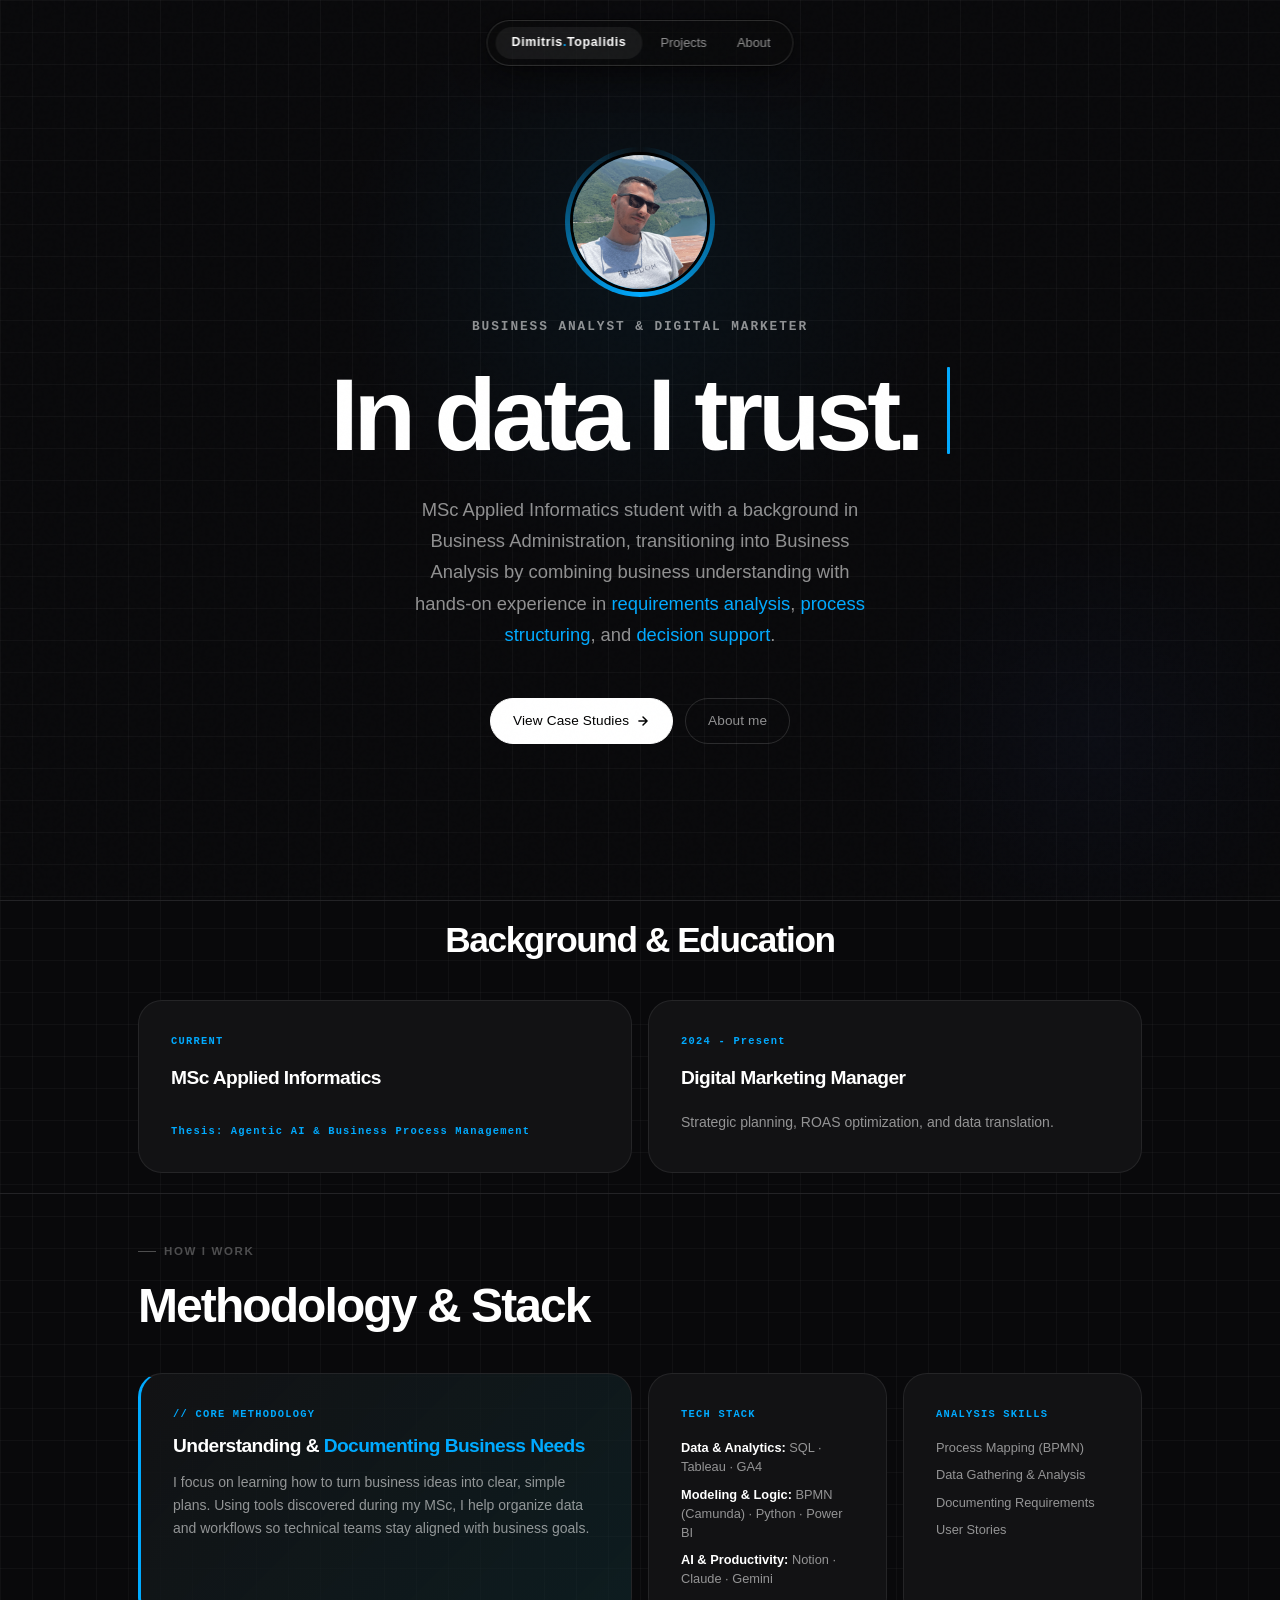
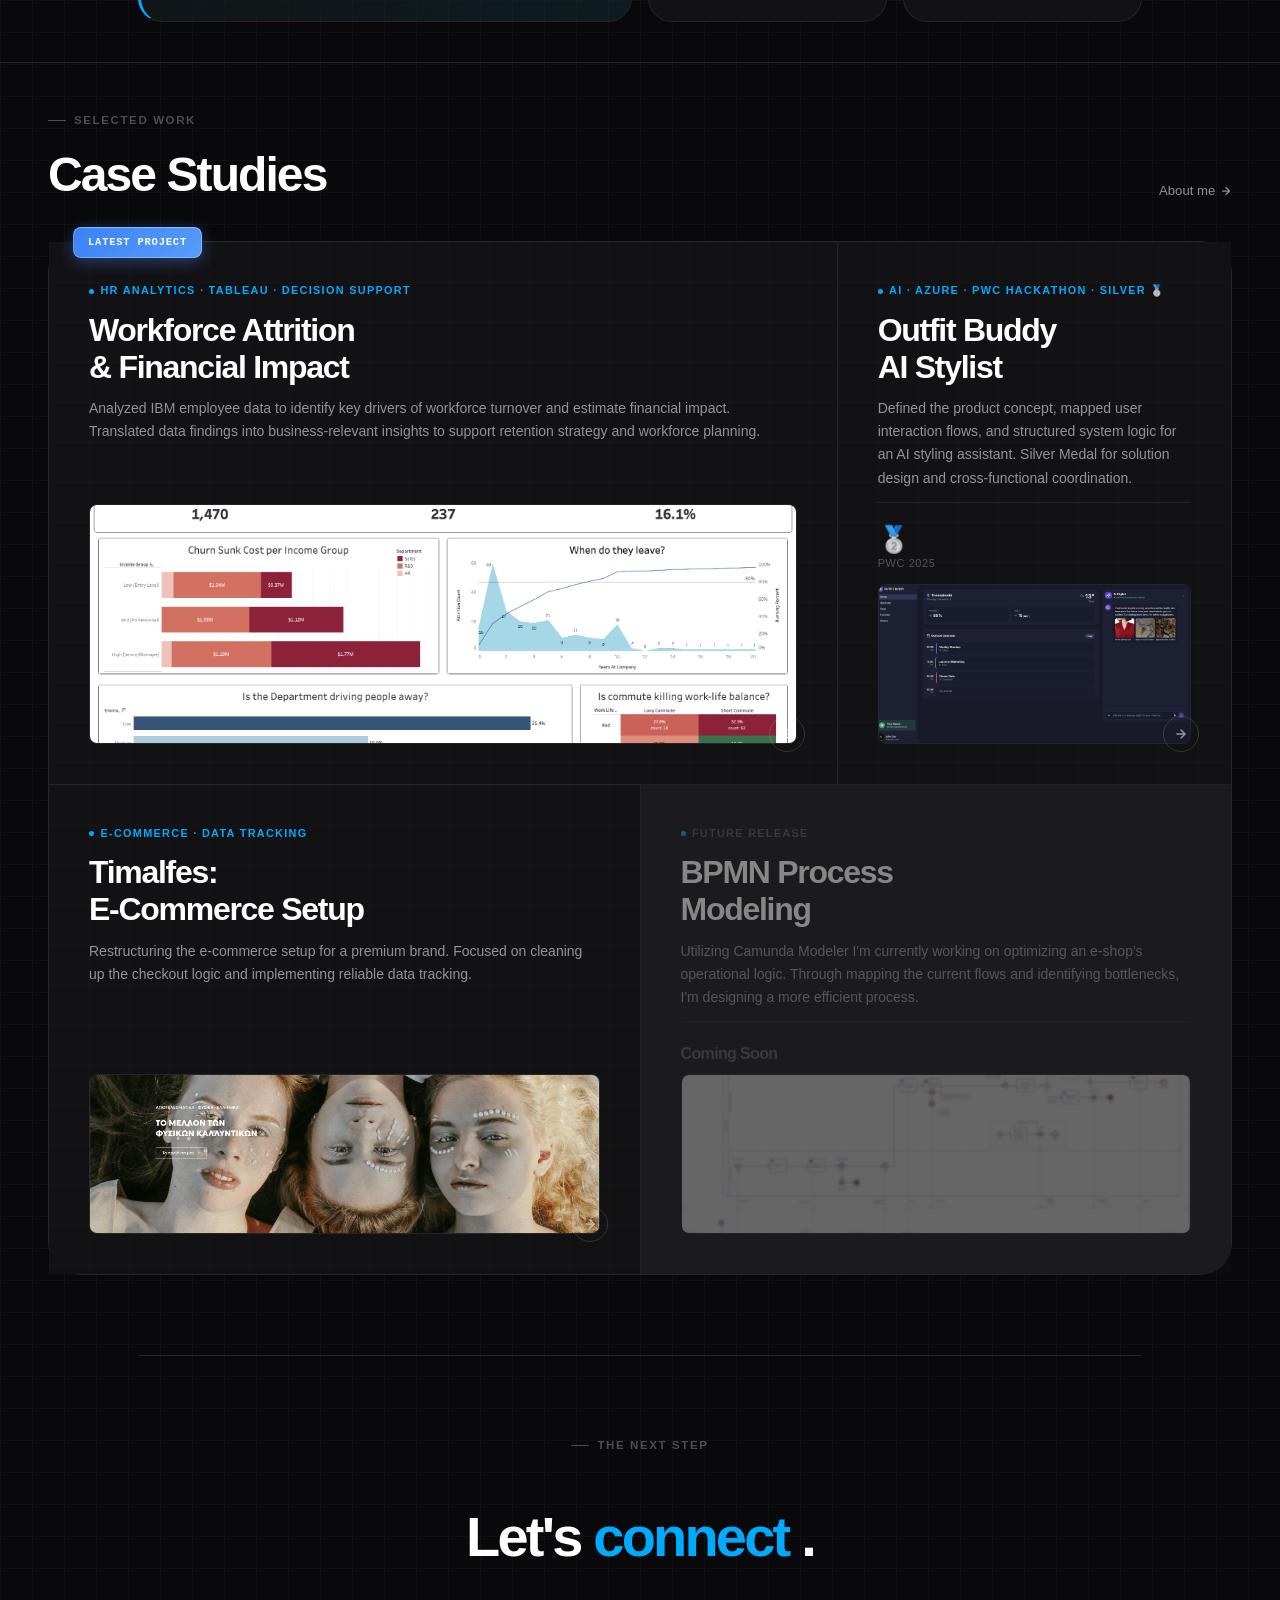
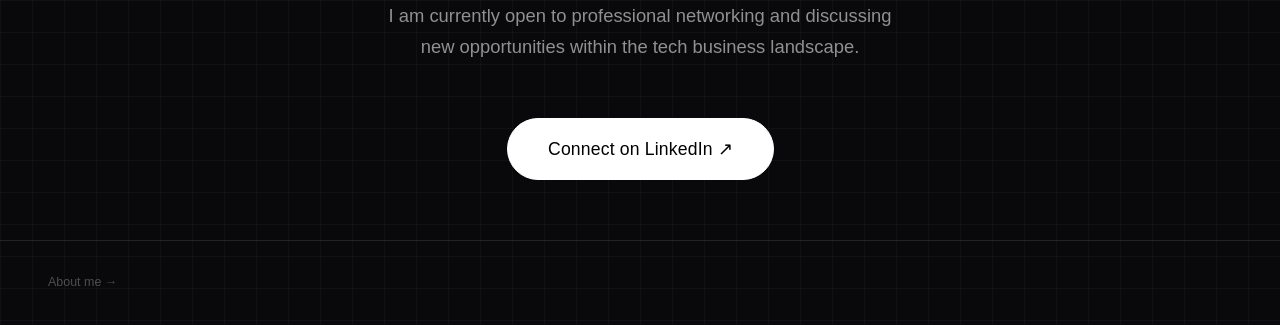
==== index.html @ 46acbec1 "test" ====
<!DOCTYPE html>
<html lang="en">

<head>
    <meta charset="UTF-8">
    <meta http-equiv="Content-Security-Policy"
        content="default-src 'none'; script-src 'self' https://*.tableau.com; style-src 'self' 'unsafe-inline' https://fonts.googleapis.com; font-src https://fonts.gstatic.com; img-src 'self' https://*.tableau.com https://placehold.co data:; frame-src https://*.tableau.com; connect-src 'self' https://*.tableau.com; object-src 'none'; base-uri 'self'; form-action 'none';">
    <meta name="viewport" content="width=device-width, initial-scale=1.0">
    <title>Dimitris Topalidis</title>
    <meta name="description"
        content="Business Analyst & MSc Applied Informatics student. Bridging stakeholder vision and technical execution in Fintech and AI-driven startups.">

    <!-- Fonts: Inter + JetBrains Mono -->
    <link rel="preconnect" href="https://fonts.googleapis.com">
    <link rel="preconnect" href="https://fonts.gstatic.com" crossorigin>
    <link
        href="https://fonts.googleapis.com/css2?family=Inter:ital,opsz,wght@0,14..32,100..900;1,14..32,100..900&family=JetBrains+Mono:wght@300;400;700&display=swap"
        rel="stylesheet">

    <!-- Shared design system -->
    <link rel="stylesheet" href="stylesheet.css">
</head>


<body>

    <!-- ── Custom Cursor ──────────────────────────────────── -->
    <div id="c-ring" aria-hidden="true"></div>
    <div id="c-dot" aria-hidden="true"></div>


    <!-- ── Floating Pill Nav ──────────────────────────────── -->
    <nav>
        <a href="index.html" class="logo">Dimitris<span style="color: var(--green);">.</span>Topalidis</a>
        <div class="nav-links">
            <a href="index.html#work">Projects</a>
            <a href="about.html">About</a>
        </div>
        <button class="hamburger" id="ham" aria-label="Open navigation menu" aria-expanded="false">
            <span></span><span></span><span></span>
        </button>
    </nav>

    <!-- Mobile fullscreen overlay -->
    <div class="mobile-menu" id="mobile-menu" role="dialog" aria-label="Navigation">
        <a href="index.html#work">Projects</a>
        <a href="about.html">About</a>
    </div>


    <!-- ── Hero ───────────────────────────────────────────── -->
    <section class="hero">
        <div class="hero-inner">

            <div class="avatar-container reveal">
                <div class="avatar-glow"></div>
                <img src="images_portfolio/profile.png" alt="Dimitris Topalidis">
            </div>

            <p class="hero-role reveal delay-1">BUSINESS ANALYST & DIGITAL MARKETER</p>

            <h1 class="reveal delay-1" aria-label="Hello">
                <span id="typed-text"></span><span class="typing-cursor typing" aria-hidden="true"></span>
            </h1>

            <p class="hero-sub reveal delay-2">
                MSc Applied Informatics student with a background in Business Administration,
                transitioning into Business Analysis by combining business understanding
                with hands-on experience in <span class="accent">requirements analysis</span>, <span
                    class="accent">process structuring</span>, and <span class="accent">decision support</span>.
            </p>

            <div class="hero-cta reveal delay-3">
                <a href="#work" class="btn btn-white btn-magnetic" id="btn-primary">
                    View Case Studies
                    <svg width="14" height="14" viewBox="0 0 24 24" fill="none" stroke="currentColor" stroke-width="2.5"
                        stroke-linecap="round" stroke-linejoin="round" aria-hidden="true">
                        <path d="M5 12h14M12 5l7 7-7 7" />
                    </svg>
                </a>
                <a href="about.html" class="btn btn-ghost btn-magnetic" id="btn-secondary">About me</a>
            </div>

        </div>
    </section>

    <div class="divider"></div>

    <!-- ── Background & Education ─────────────────────────── -->
    <section class="methodology-section" aria-labelledby="profile-heading"
        style="padding-top: 20px; padding-bottom: 20px;">
        <div class="work-header reveal">
            <h2 id="profile-heading"
                style="text-align: center; width: 100%; font-size: 2.2rem; justify-content: center; display: flex;">
                Background &amp; Education</h2>
        </div>

        <div class="methodology-grid" style="grid-template-columns: repeat(2, 1fr); margin-top: 1rem;">

            <!-- Education -->
            <div class="mc-card reveal">
                <span class="mc-label">CURRENT</span>
                <p class="mc-title" style="margin-top: 5px;">MSc Applied Informatics <!--  — <span class="highlight">
                    Business Computing</span>--></p>
                <!-- <p class="mc-desc" style="margin-top: 8px;">Bridging information systems and business operations.</p> -->
                <p class="mc-label" style="text-transform: none; margin-top: 20px;">Thesis: Agentic AI & Business
                    Process Management</p>
            </div>

            <!-- Experience -->
            <div class="mc-card reveal delay-1">
                <span class="mc-label" style="text-transform: none;">2024 - Present</span>
                <p class="mc-title" style="margin-top: 5px;">Digital Marketing Manager</p>
                <p class="mc-desc" style="margin-top: 8px;">Strategic planning, ROAS optimization, and data translation.
                </p>
            </div>

        </div>
    </section>

    <div class="divider"></div>


    <!-- ── Methodology & Technical Stack ─────────────────── -->
    <section class="methodology-section" aria-labelledby="method-heading">
        <div class="work-header reveal">
            <div>
                <p class="section-eyebrow">How I Work</p>
                <h2 id="method-heading">Methodology &amp; Stack</h2>
            </div>
        </div>

        <div class="methodology-grid">

            <div class="mc-card mc-strategy mc-span-2 reveal">
                <span class="mc-label">// CORE METHODOLOGY</span>
                <p class="mc-title">Understanding & <span class="highlight">Documenting Business Needs</span></p>
                <p class="mc-desc">
                    I focus on learning how to turn business ideas into clear, simple plans.
                    Using tools discovered during my MSc, I help organize data and workflows so
                    technical teams stay aligned with business goals.
                </p>
            </div>

            <div class="mc-card mc-tech reveal delay-1">
                <span class="mc-label">TECH STACK</span>
                <ul class="mc-stack">
                    <li><strong>Data & Analytics:</strong> SQL · Tableau · GA4</li>
                    <li><strong>Modeling & Logic:</strong> BPMN (Camunda) · Python · Power BI</li>
                    <li><strong>AI & Productivity:</strong> Notion · Claude · Gemini</li>

                </ul>
            </div>

            <div class="mc-card mc-skills reveal delay-2">
                <span class="mc-label">ANALYSIS SKILLS</span>
                <ul class="mc-stack" style="list-style: none; padding: 0;">
                    <li>Process Mapping (BPMN)</li>
                    <li>Data Gathering & Analysis</li>
                    <li>Documenting Requirements</li>
                    <li>User Stories</li>
                </ul>
            </div>

            <!-- <div class="mc-card mc-process mc-span-2 reveal delay-1">
                <p class="mc-title">Business Process Modeling <span class="highlight">(BPMN 2.0)</span></p>
                <p class="mc-desc">
                    Mapping "As-Is" workflows to identify operational friction and designing "To-Be"
                    processes for automation. Engineering the process logic before the code.
                </p>
                <div class="mc-ascii" aria-hidden="true">[Trigger] → (Validate) → {Decision} → [Action] → [End]</div>
            </div>
            -->
        </div>
    </section>

    <div class="divider"></div>


    <!-- ── Selected Work ──────────────────────────────────── -->
    <section class="work-section" id="work">

        <div class="work-header reveal">
            <div>
                <p class="section-eyebrow">Selected Work</p>
                <h2>Case Studies</h2>
            </div>
            <a href="about.html" class="view-all">
                About me
                <svg width="12" height="12" viewBox="0 0 24 24" fill="none" stroke="currentColor" stroke-width="2.5"
                    stroke-linecap="round" stroke-linejoin="round" aria-hidden="true">
                    <path d="M5 12h14M12 5l7 7-7 7" />
                </svg>
            </a>
        </div>

        <div class="bento-grid reveal delay-2">

            <!-- Card 1: IBM Attrition Dashboard (8-col) -->
            <a href="project_1.html" class="bento-card glow-green col-8" id="card-main"
                aria-label="Project: IBM Workforce Attrition & Financial Impact">

                <div class="latest-badge">LATEST PROJECT</div>
                <div class="grid-deco" aria-hidden="true"></div>
                <span class="card-tag">HR Analytics · Tableau · Decision Support</span>
                <h3>Workforce Attrition<br>&amp; Financial Impact</h3>
                <p>Analyzed IBM employee data to identify key drivers of workforce turnover and estimate financial
                    impact. Translated data findings into business-relevant insights to support retention strategy and
                    workforce planning.</p>
                <div class="card-img-wrap card-img-wrap--tall">
                    <img src="screenshots/ibm-dashboard.png" alt="IBM Workforce Attrition & Financial Impact Dashboard"
                        width="700" height="280" loading="lazy">
                </div>
                <span class="card-arrow" aria-hidden="true">
                    <svg width="14" height="14" viewBox="0 0 24 24" fill="none" stroke="currentColor" stroke-width="2.5"
                        stroke-linecap="round" stroke-linejoin="round">
                        <path d="M5 12h14M12 5l7 7-7 7" />
                    </svg>
                </span>
            </a>

            <!-- Card 2: Outfit Buddy (4-col) -->
            <a href="project_2.html" class="bento-card glow-blue col-4" id="card-outfit"
                aria-label="Project: Outfit Buddy AI Personal Stylist">
                <div class="grid-deco" aria-hidden="true"></div>
                <span class="card-tag">AI · Azure · PwC Hackathon · Silver 🥈</span>
                <h3>Outfit Buddy<br>AI Stylist</h3>
                <p>Defined the product concept, mapped user interaction flows, and structured system logic for an AI
                    styling assistant. Silver Medal for solution design and cross-functional coordination.</p>
                <div class="card-kpis">
                    <div class="kpi-mini">
                        <span class="val">🥈</span>
                        <span class="lbl">PwC 2025</span>
                    </div>
                </div>
                <div class="card-img-wrap">
                    <img src="images_portfolio/outfit-buddy.png" alt="Outfit Buddy App Preview" width="400" height="160"
                        loading="lazy">
                </div>
                <span class="card-arrow" aria-hidden="true">
                    <svg width="14" height="14" viewBox="0 0 24 24" fill="none" stroke="currentColor" stroke-width="2.5"
                        stroke-linecap="round" stroke-linejoin="round">
                        <path d="M5 12h14M12 5l7 7-7 7" />
                    </svg>
                </span>
            </a>

            <!-- Card 3: E-Commerce Infrastructure (6-col) -->
            <a href="project_3.html" class="bento-card glow-purple col-6" id="card-ecom"
                aria-label="Project: Timalfes E-Commerce Setup & Tracking">
                <div class="grid-deco" aria-hidden="true"></div>
                <span class="card-tag">E-Commerce · Data Tracking</span>
                <h3>Timalfes:<br>E-Commerce Setup</h3>
                <p>Restructuring the e-commerce setup for a premium brand. Focused on cleaning up the checkout logic and
                    implementing reliable data tracking.</p>

                <!-- <div class="card-kpis">
                    <div class="kpi-mini">
                        <span class="val">Tracking</span>
                        <span class="lbl">Deployment</span>
                    </div>
                    <div class="kpi-mini">
                        <span class="val">UI</span>
                        <span class="lbl">Front-end</span>
                    </div>
                </div> -->

                <div class="card-img-wrap">
                    <img src="images_portfolio/timalfes.png" alt="Timalfes E-commerce Preview" width="600" height="160"
                        loading="lazy">
                </div>
                <span class="card-arrow" aria-hidden="true">
                    <svg width="14" height="14" viewBox="0 0 24 24" fill="none" stroke="currentColor" stroke-width="2.5"
                        stroke-linecap="round" stroke-linejoin="round">
                        <path d="M5 12h14M12 5l7 7-7 7" />
                    </svg>
                </span>
            </a>

            <!-- Card 4: BPMN (Coming Soon, 6-col) -->
            <div class="bento-card coming-soon col-6" id="card-bpmn"
                aria-label="Project: BPMN Process Modeling — coming soon">
                <div class="grid-deco" aria-hidden="true"></div>
                <span class="card-tag" style="color:var(--text-3)">Future Release</span>
                <h3>BPMN Process<br>Modeling</h3>
                <p>Utilizing Camunda Modeler I'm currently working on optimizing an e-shop's operational logic.
                    Through
                    mapping the current flows and identifying bottlenecks, I'm designing a more efficient process.
                </p>
                <div class="card-kpis">
                    <div class="kpi-mini">
                        <span class="val" style="font-size:1rem; color:var(--text-3)">Coming Soon</span>
                    </div>
                </div>
                <div class="card-img-wrap" style="opacity: 0.7;">
                    <img src="images_portfolio/eshop_bpmn.png" alt="BPMN Preview" width="600" height="160"
                        loading="lazy"> <!-- style="filter: blur(6px) grayscale(50%); transform: scale(1.05);" -->
                </div>
            </div>

        </div>
    </section>


    <!-- ── Signoff / CTA ──────────────────────────────────── -->
    <section class="about-signoff reveal">
        <div class="about-signoff-rule"></div>
        <div class="about-signoff-inner">
            <p class="section-eyebrow">The Next Step</p>
            <h2 class="about-signoff-heading">
                Let's <span class="accent">connect</span> .

            </h2>
            <p class="about-signoff-body">
                I am currently open to professional networking and discussing new opportunities within the tech business
                landscape.
            </p>
            <div class="about-signoff-cta">
                <a href="https://www.linkedin.com/in/topalidis-dimitris" target="_blank" rel="noopener noreferrer"
                    class="btn btn-white btn-magnetic">
                    Connect on LinkedIn ↗
                </a>
            </div>
        </div>
    </section>

    <!-- Scroll Progress Back to Top -->
    <div class="progress-wrap" id="progressWrap">
        <svg class="progress-circle" width="100%" height="100%" viewBox="-1 -1 102 102">
            <path d="M50,1 a49,49 0 0,1 0,98 a49,49 0 0,1 0,-98" />
        </svg>
        <div class="arrow-icon">
            <svg width="18" height="18" viewBox="0 0 24 24" fill="none" stroke="currentColor" stroke-width="3"
                stroke-linecap="round" stroke-linejoin="round">
                <path d="M18 15l-6-6-6 6" />
            </svg>
        </div>
    </div>


    <!-- ── Footer ──────────────────────────────────────────── -->
    <footer>
        <!-- <span>© 2026 Dimitris Topalidis · Built with logic & a few good prompts.</span> -->
        <a href="about.html">About me →</a>
    </footer>


    <script src="app.js" defer></script>
</body>

</html>
---- stylesheet.css ----
/* ============================================================
   PORTFOLIO · stylesheet.css
   Aesthetic: Precision / Analytical · BA Branding
   ============================================================ */

@import url('https://fonts.googleapis.com/css2?family=Inter:ital,opsz,wght@0,14..32,100..900;1,14..32,100..900&family=JetBrains+Mono:wght@300;400;700&display=swap');



/* ── Tokens ─────────────────────────────────────────────── */
:root {
    --bg: #09090b;
    --surface: #121214;
    --surface-2: #1a1a1c;
    --border: rgba(39, 39, 42, 0.9);
    --border-hi: rgba(255, 255, 255, 0.14);
    --accent: #fff;
    --accent-dim: rgba(255, 255, 255, 0.5);
    --green: #00aaff;
    --green-glow: rgba(0, 170, 255, 0.18);
    --green-dim: rgba(0, 170, 255, 0.08);
    --blue-glow: rgba(80, 180, 255, 0.12);
    --purple-glow: rgba(160, 80, 255, 0.12);
    --text-1: #ffffff;
    --text-2: rgba(255, 255, 255, 0.55);
    --text-3: rgba(255, 255, 255, 0.28);
    --radius-sm: 8px;
    --radius-md: 16px;
    --radius-lg: 24px;
    --radius-xl: 32px;
    --nav-h: 52px;
    --transition: 0.4s cubic-bezier(0.16, 1, 0.3, 1);
    --px: clamp(1.25rem, 5vw, 3rem);
    --mono: 'JetBrains Mono', 'Fira Code', monospace;
}

/* ── Reset ──────────────────────────────────────────────── */
*,
*::before,
*::after {
    margin: 0;
    padding: 0;
    box-sizing: border-box;
}

html {
    scroll-behavior: smooth;
}

body {
    font-family: 'Inter', -apple-system, BlinkMacSystemFont, sans-serif;
    background: var(--bg);
    /* Blueprint grid texture */
    background-image:
        linear-gradient(rgba(255, 255, 255, 0.03) 1px, transparent 1px),
        linear-gradient(90deg, rgba(255, 255, 255, 0.03) 1px, transparent 1px);
    background-size: 32px 32px;
    color: var(--text-1);
    line-height: 1.6;
    -webkit-font-smoothing: antialiased;
    overflow-x: hidden;
}

/* ── Monospace utility class ──────────────────────────────── */
.mono {
    font-family: var(--mono);
    letter-spacing: 0.04em;
}

/* ── POINTER  ──────────────────────────────── */
@media (pointer: fine) {
    * {
        cursor: none !important;
    }
}

/* ── Page fade-in ───────────────────────────────────────── */
body {
    animation: pagein 0.5s ease both;
}

@keyframes pagein {
    from {
        opacity: 0;
    }

    to {
        opacity: 1;
    }
}

/* ── Noise grain overlay ────────────────────────────────── */
body::after {
    content: '';
    position: fixed;
    inset: 0;
    background-image: url("data:image/svg+xml,%3Csvg viewBox='0 0 256 256' xmlns='http://www.w3.org/2000/svg'%3E%3Cfilter id='n'%3E%3CfeTurbulence type='fractalNoise' baseFrequency='0.85' numOctaves='4' stitchTiles='stitch'/%3E%3C/filter%3E%3Crect width='100%25' height='100%25' filter='url(%23n)' opacity='0.035'/%3E%3C/svg%3E");
    pointer-events: none;
    z-index: 9999;
    opacity: 0.4;
}

/* ============================================================
   FLOATING PILL NAV
   ============================================================ */
nav {
    position: fixed;
    top: 20px;
    left: 50%;
    transform: translateX(-50%);
    z-index: 1000;
    display: flex;
    align-items: center;
    gap: 0.25rem;
    padding: 6px 8px;
    background: rgba(10, 10, 10, 0.7);
    backdrop-filter: blur(24px) saturate(180%);
    -webkit-backdrop-filter: blur(24px) saturate(180%);
    border: 1px solid var(--border-hi);
    border-radius: 100px;
    box-shadow: 0 0 0 1px rgba(0, 0, 0, 0.5), 0 8px 32px rgba(0, 0, 0, 0.6);
    white-space: nowrap;
}

.logo {
    font-size: 0.78rem;
    font-weight: 600;
    letter-spacing: 0.05em;
    color: var(--text-1);
    text-decoration: none;
    padding: 6px 16px;
    border-radius: 100px;
    background: rgba(255, 255, 255, 0.06);
    transition: background var(--transition);
}

.logo:hover {
    background: rgba(255, 255, 255, 0.1);
}

.nav-links {
    display: flex;
    align-items: center;
    gap: 0.15rem;
}

.nav-links a {
    font-size: 0.8rem;
    font-weight: 500;
    color: var(--text-2);
    text-decoration: none;
    padding: 6px 14px;
    border-radius: 100px;
    transition: color var(--transition), background var(--transition);
}

.nav-links a:hover,
.nav-links a.active {
    color: var(--text-1);
    background: rgba(255, 255, 255, 0.08);
}

/* ── Hamburger (mobile) ─────────────────────────────────── */
.hamburger {
    display: none;
    flex-direction: column;
    justify-content: center;
    gap: 5px;
    width: 34px;
    height: 34px;
    cursor: pointer;
    background: none;
    border: none;
    padding: 4px;
    border-radius: 100px;
    margin-left: auto;
    /* always push to right side of nav */
}

.hamburger span {
    display: block;
    height: 1.5px;
    background: var(--text-1);
    border-radius: 2px;
    transition: transform 0.3s ease, opacity 0.3s ease;
    transform-origin: center;
}

.hamburger.open span:nth-child(1) {
    transform: translateY(6.5px) rotate(45deg);
}

.hamburger.open span:nth-child(2) {
    opacity: 0;
    transform: scaleX(0);
}

.hamburger.open span:nth-child(3) {
    transform: translateY(-6.5px) rotate(-45deg);
}

/* ── Mobile menu ────────────────────────────────────────── */
.mobile-menu {
    position: fixed;
    inset: 0;
    background: rgba(0, 0, 0, 0.96);
    backdrop-filter: blur(24px);
    -webkit-backdrop-filter: blur(24px);
    z-index: 999;
    display: flex;
    flex-direction: column;
    align-items: center;
    justify-content: center;
    gap: 2.5rem;
    opacity: 0;
    pointer-events: none;
    transition: opacity 0.35s ease;
}

.mobile-menu.open {
    opacity: 1;
    pointer-events: all;
}

.mobile-menu a {
    font-size: 2.2rem;
    font-weight: 700;
    letter-spacing: -0.04em;
    color: var(--text-1);
    text-decoration: none;
    transition: color 0.2s;
}

.mobile-menu a:hover {
    color: var(--green);
}

/* ============================================================
   SCROLL REVEAL
   ============================================================ */
.reveal {
    opacity: 0;
    transform: translateY(24px) scale(0.98);
    transition: opacity 0.7s cubic-bezier(0.16, 1, 0.3, 1),
        transform 0.7s cubic-bezier(0.16, 1, 0.3, 1);
}

.reveal.in {
    opacity: 1;
    transform: translateY(0) scale(1);
}

/* Figure scale-in — separate class keeps will-change contained */
.reveal-fig {
    opacity: 0;
    transform: scale(0.95);
    transition: opacity 0.5s cubic-bezier(0.16, 1, 0.3, 1),
        transform 0.5s cubic-bezier(0.16, 1, 0.3, 1);
    will-change: transform, opacity;
}

.reveal-fig.in {
    opacity: 1;
    transform: scale(1);
}

.delay-1 {
    transition-delay: 0.08s;
}

.delay-2 {
    transition-delay: 0.16s;
}

.delay-3 {
    transition-delay: 0.24s;
}

.delay-4 {
    transition-delay: 0.32s;
}

.delay-5 {
    transition-delay: 0.4s;
}

/* ============================================================
   LAYOUT HELPERS
   ============================================================ */
.container {
    width: 100%;
    max-width: 1100px;
    margin-inline: auto;
    padding-inline: var(--px);
}

.section-eyebrow {
    display: inline-flex;
    align-items: center;
    gap: 0.5rem;
    font-size: 0.72rem;
    font-weight: 600;
    letter-spacing: 0.14em;
    text-transform: uppercase;
    color: var(--text-3);
    margin-bottom: 1.2rem;
}

.section-eyebrow::before {
    content: '';
    display: inline-block;
    width: 18px;
    height: 1px;
    background: var(--text-3);
}

/* ============================================================
   ═══ INDEX.HTML ═══
   ============================================================ */

/* ── Hero ───────────────────────────────────────────────── */
.hero {
    min-height: 100svh;
    display: flex;
    flex-direction: column;
    justify-content: flex-start;
    padding-top: calc(var(--nav-h) + 100px);
    position: relative;
    overflow: hidden;
}

.avatar-container {
    position: relative;
    width: 140px;
    height: 140px;
    display: inline-block;
    margin-bottom: 25px;
    margin-inline: auto;
}

.avatar-glow {
    position: absolute;
    inset: -5px;
    border-radius: 50%;
    background: conic-gradient(from 0deg, transparent, var(--green), transparent);
    animation: rotate 4s linear infinite;
}

.avatar-container img {
    position: relative;
    width: 100%;
    height: 100%;
    object-fit: cover;
    border-radius: 50%;
    border: 3px solid #000;
    z-index: 2;
}

@keyframes rotate {
    100% {
        transform: rotate(360deg);
    }
}

.hero-role {
    font-size: 0.8rem;
    font-family: var(--mono);
    letter-spacing: 0.15em;
    color: var(--text-2);
    text-transform: uppercase;
    margin-bottom: 25px;
    font-weight: 700;
}

/* Central radial glow */
.hero::before {
    content: '';
    position: absolute;
    top: 30%;
    left: 50%;
    transform: translate(-50%, -50%);
    width: 700px;
    height: 700px;
    border-radius: 50%;
    background: radial-gradient(circle, rgba(0, 170, 255, 0.06) 0%, transparent 65%);
    pointer-events: none;
}

.hero-inner {
    max-width: 900px;
    margin-inline: auto;
    text-align: center;
}

.hero-tag {
    display: inline-flex;
    align-items: center;
    gap: 0.5rem;
    padding: 5px 14px;
    border: 1px solid var(--border-hi);
    border-radius: 100px;
    font-size: 0.75rem;
    font-weight: 500;
    color: var(--text-2);
    margin-bottom: 2.5rem;
    background: rgba(255, 255, 255, 0.03);
    letter-spacing: 0.04em;
}

.hero-tag .dot {
    width: 6px;
    height: 6px;
    border-radius: 50%;
    background: var(--green);
    box-shadow: 0 0 8px var(--green);
    animation: pulse 2s ease-in-out infinite;
}

@keyframes pulse {

    0%,
    100% {
        opacity: 1;
        transform: scale(1);
    }

    50% {
        opacity: 0.5;
        transform: scale(0.8);
    }
}

.hero h1 {
    font-size: clamp(3rem, 8vw, 6.5rem);
    font-weight: 900;
    letter-spacing: -0.05em;
    line-height: 1.0;
    color: var(--text-1);
    margin-bottom: 1.75rem;
}

.hero h1 em {
    font-style: normal;
    background: linear-gradient(135deg, #ffffff 30%, var(--green) 100%);
    -webkit-background-clip: text;
    -webkit-text-fill-color: transparent;
    background-clip: text;
    filter: drop-shadow(0px 0px 12px var(--green-glow));
}

.hero-sub {
    font-size: clamp(1rem, 2vw, 1.15rem);
    font-weight: 400;
    color: var(--text-2);
    max-width: 480px;
    margin-inline: auto;
    margin-bottom: 3rem;
    line-height: 1.7;

}

.hero-cta {
    display: flex;
    flex-wrap: wrap;
    justify-content: center;
    gap: 0.75rem;
    padding-bottom: 1.2em;
}

/* Buttons */
.btn {
    display: inline-flex;
    align-items: center;
    gap: 0.45rem;
    font-size: 0.85rem;
    font-weight: 500;
    border-radius: 100px;
    padding: 11px 22px;
    text-decoration: none;
    cursor: pointer;
    transition: all 0.3s ease;
    letter-spacing: 0.01em;
}

.btn-white {
    background: #fff;
    color: #000;
    border: 1px solid #fff;
}

.btn-white:hover {
    background: rgba(255, 255, 255, 0.88);
    box-shadow: 0 0 24px rgba(255, 255, 255, 0.15);
    transform: translateY(-1px);
}

.btn-ghost {
    background: transparent;
    color: var(--text-2);
    border: 1px solid var(--border-hi);
}

.btn-ghost:hover {
    color: var(--text-1);
    border-color: rgba(255, 255, 255, 0.4);
    background: rgba(255, 255, 255, 0.04);
}

/* ── Divider line ───────────────────────────────────────── */
.divider {
    width: 100%;
    height: 1px;
    background: var(--border);
    margin: 0;
}

/* ── Bento Work Section ─────────────────────────────────── */
.work-section {
    padding: 40px var(--px) 40px;
}

.work-header {
    display: flex;
    align-items: flex-end;
    justify-content: space-between;
    flex-wrap: wrap;
    gap: 1rem;
    margin-bottom: 2.5rem;
}

.work-header h2 {
    font-size: clamp(2rem, 4vw, 3rem);
    font-weight: 800;
    letter-spacing: -0.04em;
    line-height: 1.1;
}

.work-header .view-all {
    font-size: 0.82rem;
    font-weight: 500;
    color: var(--text-2);
    text-decoration: none;
    display: flex;
    align-items: center;
    gap: 0.3rem;
    transition: color 0.2s;
}

.work-header .view-all:hover {
    color: var(--text-1);
}

/* Bento Grid */
.bento-grid {
    display: grid;
    grid-template-columns: repeat(12, 1fr);
    grid-auto-rows: auto;
    gap: 1px;
    background: var(--border);
    border: 1px solid var(--border);
    border-radius: var(--radius-xl);
    overflow: hidden;
}

.bento-card {
    position: relative;
    background: var(--surface);
    padding: 2.5rem;
    overflow: hidden;
    text-decoration: none;
    color: inherit;
    display: flex;
    flex-direction: column;
    gap: 0.75rem;
    min-height: 300px;
    transition: background var(--transition);
}

.bento-card::before {
    content: '';
    position: absolute;
    inset: 0;
    opacity: 0;
    transition: opacity 0.5s ease;
    pointer-events: none;
}

.bento-card:hover {
    background: var(--surface-2);
}

.bento-card:hover::before {
    opacity: 1;
}

/* Card glow variants */
.bento-card.glow-green::before {
    background: radial-gradient(circle at var(--mx, 50%) var(--my, 50%), var(--green-glow) 0%, transparent 60%);
}

.bento-card.glow-blue::before {
    background: radial-gradient(circle at var(--mx, 50%) var(--my, 50%), var(--blue-glow) 0%, transparent 60%);
}

.bento-card.glow-purple::before {
    background: radial-gradient(circle at var(--mx, 50%) var(--my, 50%), var(--purple-glow) 0%, transparent 60%);
}

/* ── Latest Project Badge (Floating on Border) ───────────── */
.bento-card {
    position: relative;
    /* Απαραίτητο για να λειτουργήσει το absolute του badge */
    overflow: visible !important;

}

.bento-grid,
.methodology-grid {
    /* Δίνουμε λίγο χώρο πάνω για να χωρέσει το badge που προεξέχει */
    margin-top: 2rem !important;
    overflow: visible !important;
}

/* ── Latest Project Badge with Wavy Glow ────────────────── */
.latest-badge {
    position: absolute;
    top: -15px;
    left: 24px;
    z-index: 9999;

    display: inline-block;
    padding: 6px 14px;
    border-radius: 8px;

    /* Γραμματοσειρά & Κείμενο */
    color: #ffffff;
    font-family: var(--mono);
    font-size: 0.65rem;
    font-weight: 800;
    letter-spacing: 0.08em;
    text-transform: uppercase;

    /* ΤΟ ΜΥΣΤΙΚΟ ΤΟΥ WAVY GLOW: */
    /* Φτιάχνουμε ένα πολύ μεγάλο gradient με 4 χρώματα */
    background: linear-gradient(-45deg, #1d4ed8, #3b82f6, #60a5fa, #3b82f6);
    /* Το κάνουμε 4 φορές μεγαλύτερο από το badge για να μπορεί να "κινείται" */
    background-size: 400% 400%;
    /* Εφαρμογή της κίνησης */
    animation: latestWave 6s ease infinite;

    /* Border & Glow */
    border: 1px solid rgba(255, 255, 255, 0.3);
    box-shadow: 0 4px 15px rgba(59, 130, 246, 0.4);

    transition: transform 0.3s var(--transition);
    cursor: default;
}

/* Η ΚΙΝΗΣΗ ΤΟΥ ΚΥΜΑΤΟΣ */
@keyframes latestWave {
    0% {
        background-position: 0% 50%;
    }

    50% {
        background-position: 100% 50%;
    }

    100% {
        background-position: 0% 50%;
    }
}

/* Hover εφέ για έξτρα βάθος */
.bento-card:hover .latest-badge {
    transform: translateY(-3px) scale(1.05);
    box-shadow: 0 6px 20px rgba(59, 130, 246, 0.6);
    border-color: rgba(255, 255, 255, 0.5);
}

/* Εφέ κίνησης στο hover της κάρτας */
.bento-card:hover .latest-badge {
    background: #2563eb;
    /* Ελαφρώς πιο σκούρο μπλε στο hover */
    transform: translateY(-2px) scale(1.02);
}

/* Span utils */
.col-8 {
    grid-column: span 8;
}

.col-4 {
    grid-column: span 4;
}

.col-6 {
    grid-column: span 6;
}

.col-12 {
    grid-column: span 12;
}

.bento-card .card-tag {
    font-size: 0.68rem;
    font-weight: 600;
    letter-spacing: 0.12em;
    text-transform: uppercase;
    color: var(--green);
    display: flex;
    align-items: center;
    gap: 0.4rem;
}

.bento-card .card-tag::before {
    content: '';
    width: 5px;
    height: 5px;
    border-radius: 50%;
    background: var(--green);
}

.bento-card h3 {
    font-size: clamp(1.3rem, 2.5vw, 2rem);
    font-weight: 800;
    letter-spacing: -0.04em;
    line-height: 1.15;
    color: var(--text-1);
}

.bento-card p {
    font-size: 0.875rem;
    color: var(--text-2);
    line-height: 1.65;
    max-width: 690px;
}

.bento-card .card-kpis {
    display: flex;
    gap: 1.5rem;
    margin-top: auto;
    padding-top: 1.5rem;
    border-top: 1px solid var(--border);
    flex-wrap: wrap;
}

.kpi-mini {
    display: flex;
    flex-direction: column;
    gap: 0.15rem;
}

.kpi-mini .val {
    font-size: 1.6rem;
    font-weight: 800;
    letter-spacing: -0.04em;
    color: var(--text-1);
    line-height: 1;
}

.kpi-mini .lbl {
    font-size: 0.68rem;
    font-weight: 500;
    color: var(--text-3);
    letter-spacing: 0.06em;
    text-transform: uppercase;
}

.bento-card .card-arrow {
    position: absolute;
    bottom: 2rem;
    right: 2rem;
    width: 36px;
    height: 36px;
    border: 1px solid var(--border-hi);
    border-radius: 100%;
    display: flex;
    align-items: center;
    justify-content: center;
    color: var(--text-2);
    transition: all 0.3s ease;
}

.bento-card:hover .card-arrow {
    background: var(--text-1);
    color: #000;
    border-color: var(--text-1);
    transform: rotate(-45deg);
}

/* Coming-soon card */
.bento-card.coming-soon {
    cursor: default;
    opacity: 0.45;
}

.bento-card.coming-soon:hover {
    background: var(--surface);
}

.bento-card.coming-soon::before {
    display: none;
}

.bento-card.coming-soon:hover .card-arrow {
    background: transparent;
    color: var(--text-2);
    border-color: var(--border-hi);
    transform: none;
}

/* Decorative grid lines inside card */
.bento-card .grid-deco {
    position: absolute;
    inset: 0;
    background-image:
        linear-gradient(rgba(255, 255, 255, 0.015) 1px, transparent 1px),
        linear-gradient(90deg, rgba(255, 255, 255, 0.015) 1px, transparent 1px);
    background-size: 40px 40px;
    pointer-events: none;
}

/* ============================================================
   ═══ ABOUT.HTML ═══
   ============================================================ */

.about-hero {
    min-height: 60svh;
    display: flex;
    flex-direction: column;
    justify-content: flex-end;
    padding: calc(var(--nav-h) + 100px) var(--px) 60px;
    max-width: 1100px;
    margin-inline: auto;
}

.about-hero h1 {
    font-size: clamp(2.8rem, 7vw, 5.5rem);
    font-weight: 900;
    letter-spacing: -0.05em;
    line-height: 1.05;
    max-width: 700px;
    margin-bottom: 1.5rem;
}

.pitch {
    font-size: clamp(1rem, 1.8vw, 1.15rem);
    color: var(--text-2);
    max-width: 560px;
    line-height: 1.75;
}

.pitch strong {
    color: var(--text-1);
    font-weight: 600;
}

/* ── Timeline ───────────────────────────────────────────── */
.timeline-section {
    padding: 60px var(--px) 100px;
    max-width: 1100px;
    margin-inline: auto;
}

.timeline {
    position: relative;
    display: flex;
    flex-direction: column;
    gap: 2px;
    background: var(--border);
    border: 1px solid var(--border);
    border-radius: var(--radius-xl);
    overflow: hidden;
    margin-top: 1.5rem;
}

.timeline-item {
    position: relative;
    background: var(--surface);
    padding: 2.5rem 3rem;
    display: grid;
    grid-template-columns: 160px 1fr;
    gap: 2rem;
    align-items: start;
    transition: background var(--transition);
}

.timeline-item:hover {
    background: var(--surface-2);
}

.t-date {
    font-size: 0.72rem;
    font-weight: 600;
    letter-spacing: 0.1em;
    text-transform: uppercase;
    color: var(--text-3);
    padding-top: 0.25rem;
}

.timeline-item.current .t-date {
    color: var(--green);
}

.t-content h3 {
    font-size: 1.05rem;
    font-weight: 700;
    letter-spacing: -0.02em;
    color: var(--text-1);
    margin-bottom: 0.5rem;
}

.t-content p {
    font-size: 0.875rem;
    color: var(--text-2);
    line-height: 1.65;
}

.t-dot {
    position: absolute;
    left: calc(160px + 3rem + 1rem - 5px);
    top: 2.8rem;
    width: 10px;
    height: 10px;
    border-radius: 50%;
    background: var(--border-hi);
    border: 1.5px solid rgba(255, 255, 255, 0.2);
    transform: translateX(-50%);
}

.timeline-item.current .t-dot {
    background: var(--green);
    border-color: transparent;
    box-shadow: 0 0 0 4px rgba(0, 170, 255, 0.15), 0 0 12px var(--green);
}


/* ── Human Element ────────────────────────────────────────── */
.about-bio-section {
    padding: 0 var(--px) 100px;
    max-width: 1100px;
    margin-inline: auto;
}

.bio-content {
    color: var(--text-2);
    max-width: 65ch;
    line-height: 1.6;
    font-size: 1.1rem;
    margin-top: 1.5rem;
}

.bio-para-gap {
    margin-bottom: 1.5rem;
}

/* ── Skills grid ────────────────────────────────────────── */
.skills-section {
    padding: 0 var(--px) 100px;
    max-width: 1100px;
    margin-inline: auto;
}

.chips {
    display: flex;
    flex-wrap: wrap;
    gap: 0.6rem;
    margin-top: 1.5rem;
}

.chip {
    display: inline-flex;
    align-items: center;
    padding: 8px 16px;
    border: 1px solid var(--border-hi);
    border-radius: 100px;
    font-size: 0.8rem;
    font-weight: 500;
    color: var(--text-2);
    background: rgba(255, 255, 255, 0.03);
    transition: all 0.25s ease;
    cursor: default;
}

.chip:hover {
    color: var(--text-1);
    border-color: rgba(255, 255, 255, 0.35);
    background: rgba(255, 255, 255, 0.06);
}

/* ============================================================
   ═══ PROJECT_1.HTML ═══
   ============================================================ */

.cs-hero {
    min-height: 55svh;
    display: flex;
    flex-direction: column;
    justify-content: flex-end;
    padding: calc(var(--nav-h) + 80px) var(--px) 60px;
    position: relative;
    overflow: hidden;
}

.cs-hero::before {
    content: '';
    position: absolute;
    bottom: 0;
    left: 0;
    right: 0;
    height: 1px;
    background: var(--border);
}

.cs-hero-inner {
    max-width: 700px;
}

.back-btn {
    display: inline-flex;
    align-items: center;
    gap: 0.4rem;
    font-size: 0.8rem;
    font-weight: 500;
    color: var(--text-2);
    text-decoration: none;
    padding: 7px 14px;
    border: 1px solid var(--border-hi);
    border-radius: 100px;
    margin-bottom: 2.5rem;
    transition: all 0.25s ease;
    background: rgba(255, 255, 255, 0.03);
}

.back-btn:hover {
    color: var(--text-1);
    border-color: rgba(255, 255, 255, 0.3);
    background: rgba(255, 255, 255, 0.06);
}

.cs-meta {
    display: flex;
    flex-wrap: wrap;
    gap: 0.5rem;
    margin-bottom: 1.5rem;
    align-items: center;
}

.cs-badge {
    font-size: 0.68rem;
    font-weight: 600;
    letter-spacing: 0.1em;
    text-transform: uppercase;
    color: var(--green);
    padding: 4px 10px;
    border: 1px solid rgba(0, 170, 255, 0.25);
    border-radius: 100px;
    background: rgba(0, 170, 255, 0.06);
}

.cs-tag {
    font-size: 0.72rem;
    font-weight: 500;
    color: var(--text-3);
    padding: 4px 10px;
    border: 1px solid var(--border);
    border-radius: 100px;
}

.cs-hero h1 {
    font-size: clamp(2.2rem, 5.5vw, 4rem);
    font-weight: 900;
    letter-spacing: -0.05em;
    line-height: 1.08;
    color: var(--text-1);
}

/* ── KPI strip ──────────────────────────────────────────── */
.kpi-strip {
    display: grid;
    grid-template-columns: repeat(3, 1fr);
    gap: 1px;
    background: var(--border);
    border-top: 1px solid var(--border);
    border-bottom: 1px solid var(--border);
    margin: 0;
}

.kpi-block {
    background: var(--surface);
    padding: 2.5rem var(--px);
    display: flex;
    flex-direction: column;
    gap: 0.35rem;
    position: relative;
    overflow: hidden;
    transition: background var(--transition);
}

.kpi-block:hover {
    background: var(--surface-2);
}

.kpi-block::before {
    content: '';
    position: absolute;
    bottom: 0;
    left: 0;
    right: 0;
    height: 1px;
    background: linear-gradient(to right, var(--green), transparent);
    opacity: 0;
    transition: opacity 0.4s ease;
}

.kpi-block:hover::before {
    opacity: 0.6;
}

.kpi-val {
    font-size: clamp(2.4rem, 5vw, 3.5rem);
    font-weight: 900;
    letter-spacing: -0.05em;
    color: var(--text-1);
    line-height: 1;
}

.kpi-lbl {
    font-size: 0.72rem;
    font-weight: 600;
    letter-spacing: 0.1em;
    text-transform: uppercase;
    color: var(--text-3);
}

.kpi-desc {
    font-size: 0.8rem;
    color: var(--text-2);
    margin-top: 0.25rem;
}

/* ── Article body ───────────────────────────────────────── */
.article {
    max-width: 700px;
    margin-inline: auto;
    padding: 80px var(--px) 100px;
}

.article-section {
    margin-bottom: 4rem;
}


.article-section h2 {
    font-size: 0.72rem;
    font-weight: 700;
    letter-spacing: 0.14em;
    text-transform: uppercase;
    color: var(--text-3);
    margin-bottom: 1.5rem;
    display: flex;
    align-items: center;
    gap: 0.75rem;
}

.article-section h2::after {
    content: '';
    flex: 1;
    height: 1px;
    background: var(--border);
}

.article-section p {
    font-size: 1.05rem;
    color: var(--text-2);
    line-height: 1.85;
}

.article-section p+p {
    margin-top: 1.25rem;
}

/* Callout box */
.callout {
    border: 1px solid var(--border-hi);
    border-radius: var(--radius-md);
    padding: 1.5rem 2rem;
    background: rgba(255, 255, 255, 0.02);
    font-size: 1.05rem;
    color: var(--text-2);
    line-height: 1.75;
    position: relative;
    margin-top: 1.5rem;
}

.callout::before {
    content: '"';
    position: absolute;
    top: -0.5rem;
    left: 1.5rem;
    font-size: 3rem;
    color: var(--green);
    font-weight: 900;
    line-height: 1;
}

/* ============================================================
   FOOTER
   ============================================================ */
footer {
    border-top: 1px solid var(--border);
    padding: 2rem var(--px);
    display: flex;
    justify-content: space-between;
    align-items: center;
    flex-wrap: wrap;
    gap: 1rem;
    color: var(--text-3);
    font-size: 0.78rem;
}

footer a {
    color: var(--text-3);
    text-decoration: none;
    transition: color 0.2s;
}

footer a:hover {
    color: var(--text-1);
}

/* ============================================================
   RESPONSIVE
   ============================================================ */
@media (max-width: 768px) {
    .hamburger {
        display: flex;
    }

    .nav-links {
        display: none;
    }

    .bento-grid {
        background: var(--bg);
        border-radius: var(--radius-lg);
    }

    .col-8,
    .col-4,
    .col-6,
    .col-12 {
        grid-column: span 12;
    }

    .bento-card {
        min-height: 240px;
    }

    .timeline-item {
        grid-template-columns: 1fr;
        gap: 0.5rem;
        padding: 2rem 1.5rem 2rem 2.5rem;
    }

    .t-dot {
        left: 0.9rem;
        top: 2.45rem;
        transform: none;
    }

    .kpi-strip {
        grid-template-columns: 1fr;
    }

    nav {
        left: 1rem;
        right: 1rem;
        transform: none;
        width: auto;
    }

    .hero-sub {
        padding-inline: clamp(2.5rem, 1vw, 1rem);
    }

}

@media (min-width: 769px) {
    .mobile-menu {
        display: none !important;
    }
}

/* ============================================================
   NEW: IMAGE PLACEHOLDERS & WRAPPERS
   ============================================================ */

/* ── project_1.html · Hero background image ── */
.cs-hero-bg {
    position: absolute;
    inset: 0;
    width: 100%;
    height: 100%;
    object-fit: cover;
    opacity: 0.07;
    /* very subtle — text stays readable */
    pointer-events: none;
    z-index: 0;
    filter: grayscale(100%);
}

/* Ensure inner content sits above the bg image */
.cs-hero-inner {
    position: relative;
    z-index: 1;
}

/* ── project_1.html · Solution figure ── */
.cs-figure {
    margin: 2rem 0 0;
    border-radius: var(--radius-md);
    border: 1px solid var(--border-hi);
    overflow: hidden;
    background: var(--surface);
    position: relative;
}

.cs-figure img {
    display: block;
    width: 100%;
    height: auto;
    transition: transform 0.6s cubic-bezier(0.16, 1, 0.3, 1);
    filter: grayscale(20%);
}

.cs-figure:hover img {
    transform: scale(1.04);
}

.cs-figure figcaption {
    padding: 0.85rem 1.25rem;
    font-size: 0.75rem;
    color: var(--text-3);
    letter-spacing: 0.05em;
    border-top: 1px solid var(--border);
}

/* ── index.html · Bento card image ── */
.card-img-wrap {
    width: 100%;
    height: 160px;
    border-radius: var(--radius-sm);
    overflow: hidden;
    border: 1px solid var(--border);
    margin-top: auto;
    flex-shrink: 0;
}

.card-img-wrap img {
    display: block;
    width: 100%;
    height: 100%;
    object-fit: cover;
    filter: grayscale(30%);
    transition: transform 0.6s cubic-bezier(0.16, 1, 0.3, 1), filter 0.4s ease;
}

/* Trigger scale when parent card is hovered */
.bento-card:hover .card-img-wrap img {
    transform: scale(1.05);
    filter: grayscale(0%);
}

/* ── about.html · Hero layout with headshot ── */
.about-hero-inner {
    display: grid;
    grid-template-columns: 1fr auto;
    gap: 3rem;
    align-items: end;
}

.headshot-wrap {
    width: 160px;
    height: 160px;
    border-radius: 24px;
    /* squircle feel */
    overflow: hidden;
    border: 1px solid var(--border-hi);
    flex-shrink: 0;
    background: var(--surface);
    transition: border-color var(--transition);
}

.headshot-wrap:hover {
    border-color: rgba(0, 170, 255, 0.45);
}

.headshot-wrap img {
    display: block;
    width: 100%;
    height: 100%;
    object-fit: cover;
    filter: grayscale(15%);
    transition: transform 0.5s ease, filter 0.4s ease;
}

.headshot-wrap:hover img {
    transform: scale(1.04);
    filter: grayscale(0%);
}

/* ============================================================
   NEW: ABOUT PAGE — FRAMEWORK / METHODOLOGY GRID
   ============================================================ */
.framework-section {
    padding: 0 var(--px) 80px;
    max-width: 1100px;
    margin-inline: auto;
}

.framework-grid {
    display: grid;
    grid-template-columns: repeat(3, 1fr);
    gap: 1px;
    background: var(--border);
    border: 1px solid var(--border);
    border-radius: var(--radius-xl);
    overflow: hidden;
    margin-top: 1.5rem;
}

.framework-card {
    background: var(--surface);
    padding: 2rem;
    display: flex;
    flex-direction: column;
    gap: 0.75rem;
    transition: background var(--transition);
    position: relative;
    overflow: hidden;
}

.framework-card::before {
    content: '';
    position: absolute;
    top: 0;
    left: 0;
    right: 0;
    height: 1px;
    background: linear-gradient(to right, var(--green), transparent);
    opacity: 0;
    transition: opacity 0.4s ease;
}

.framework-card:hover {
    background: var(--surface-2);
}

.framework-card:hover::before {
    opacity: 1;
}

.fc-step {
    font-family: 'Inter', monospace;
    font-size: 0.68rem;
    font-weight: 700;
    letter-spacing: 0.14em;
    text-transform: uppercase;
    color: var(--green);
}

.fc-title {
    font-size: 1.05rem;
    font-weight: 800;
    letter-spacing: -0.03em;
    color: var(--text-1);
    line-height: 1.2;
}

.fc-desc {
    font-size: 0.82rem;
    color: var(--text-2);
    line-height: 1.65;
}

.fc-icon {
    font-size: 1.6rem;
    margin-bottom: 0.25rem;
}

/* ============================================================
   NEW: ABOUT PAGE — SPLIT SKILLS
   ============================================================ */
.skill-group {
    margin-top: 1.75rem;
}

.skill-group-label {
    font-size: 0.68rem;
    font-weight: 700;
    letter-spacing: 0.14em;
    text-transform: uppercase;
    color: var(--text-3);
    margin-bottom: 0.75rem;
    display: flex;
    align-items: center;
    gap: 0.5rem;
}

.skill-group-label::before {
    content: '';
    width: 18px;
    height: 1px;
    background: var(--text-3);
    flex-shrink: 0;
}

/* Tech chips get the accent tint */
.chip.tech:hover {
    color: var(--green);
    border-color: rgba(0, 170, 255, 0.35);
    background: rgba(0, 170, 255, 0.05);
}

/* Business Analysis chips get a violet tint */
.chip.ba {
    border-color: rgba(160, 100, 255, 0.2);
}

.chip.ba:hover {
    color: #a78bfa;
    border-color: rgba(160, 100, 255, 0.4);
    background: rgba(160, 100, 255, 0.06);
}

/* ============================================================
   ABOUT PAGE — SIGNOFF / CTA
   ============================================================ */
.about-signoff {
    padding: 100px var(--px) 60px;
    max-width: 1100px;
    margin-inline: auto;
}

.about-signoff-rule {
    height: 1px;
    background: var(--border);
    margin-bottom: 5rem;
}

.about-signoff-inner {
    display: flex;
    flex-direction: column;
    gap: 2rem;
    align-items: center;
    text-align: center;
}

.about-signoff-heading {
    font-size: clamp(3rem, 5vw, 3.5rem);
    font-weight: 800;
    letter-spacing: -0.05em;
    line-height: 1.1;
    max-width: 25ch;
    color: var(--text-1);
}

.about-signoff-body {
    color: var(--text-2);
    max-width: 50ch;
    font-size: 1.15rem;
    line-height: 1.7;
}

.about-signoff-cta {
    margin-top: 1.5rem;
}

.about-signoff-cta .btn {
    padding: 16px 40px;
    font-size: 1.1rem;
}

/* General accent colour span */
.accent {
    color: var(--green);
}

/* Social links row in about hero */
.social-links {
    margin-top: 2rem;
    display: flex;
    gap: 1.5rem;
    align-items: center;
}

.link-hover {
    color: var(--text-1);
    font-weight: 500;
    text-decoration: none;
    transition: color 0.2s ease;
}

.link-hover:hover {
    color: var(--green);
}

/* Section heading shared style (replaces repeated inline clamp declarations) */
.section-heading {
    font-size: clamp(1.6rem, 3.5vw, 2.4rem);
    font-weight: 800;
    letter-spacing: -0.04em;
    margin-bottom: 0.25rem;
}

/* ============================================================
   RESPONSIVE — additions
   ============================================================ */

/* ── Progress Circle Back to Top ────────────────────────── */
.progress-wrap {
    position: fixed;
    right: clamp(1.5rem, 5vw, 3rem);
    bottom: 80px;
    height: 46px;
    width: 46px;
    cursor: pointer;
    display: block;
    border-radius: 50px;
    box-shadow: inset 0 0 0 2px rgba(255, 255, 255, 0.05);
    z-index: 500;
    opacity: 0;
    visibility: hidden;
    transform: translateY(15px);
    transition: all 400ms var(--transition);
    background: rgba(18, 18, 20, 0.8);
    backdrop-filter: blur(10px);
    -webkit-backdrop-filter: blur(10px);
}

.progress-wrap.active-progress {
    opacity: 1;
    visibility: visible;
    transform: translateY(0);
}

.progress-wrap::after {
    position: absolute;
    content: '';
    /* Προαιρετικό: Μπορείς να βάλεις ένα ελαφρύ εφέ εδώ */
}

/* Ο κύκλος που γεμίζει */
.progress-circle path {
    fill: none;
    stroke: var(--green);
    /* Το μπλε χρώμα σου */
    stroke-width: 4;
    box-sizing: border-box;
    transition: all 400ms var(--transition);
}

/* Το εικονίδιο βέλος */
.arrow-icon {
    position: absolute;
    top: 50%;
    left: 50%;
    transform: translate(-50%, -50%);
    color: var(--text-2);
    display: flex;
    align-items: center;
    justify-content: center;
    transition: all 300ms ease;
}

.progress-wrap:hover .arrow-icon {
    color: var(--text-1);
    transform: translate(-50%, -60%);
    /* Μικρή κίνηση προς τα πάνω στο hover */
}

.progress-wrap:hover {
    box-shadow: 0 0 20px var(--green-glow);
}

.progress-circle {
    transition: all 400ms var(--transition);
}




/* ============================================================
   HERO
   ============================================================ */
@media (max-width: 768px) {

    .about-hero-inner {
        grid-template-columns: 1fr;
        gap: 1.5rem;
    }

    .headshot-wrap {
        width: 100px;
        height: 100px;
    }

    .framework-grid {
        grid-template-columns: 1fr;
    }

    .card-img-wrap {
        height: 120px;
    }
}

/* ============================================================
   INDEX PAGE — MICRO-INTERACTION STYLES
   (Previously inline in index.html <style> block)
   ============================================================ */

/* ── Custom Cursor ─────────────────────────────────────── */
@media (pointer: fine) {

    *,
    *::before,
    *::after {
        cursor: none !important;
    }

    #c-ring {
        position: fixed;
        top: 0;
        left: 0;
        width: 36px;
        height: 36px;
        border: 1.5px solid rgba(255, 255, 255, 0.35);
        border-radius: 50%;
        pointer-events: none;
        z-index: 99999;
        transform: translate(-50%, -50%);
        transition: width 0.35s cubic-bezier(0.16, 1, 0.3, 1),
            height 0.35s cubic-bezier(0.16, 1, 0.3, 1),
            border-color 0.3s ease,
            background 0.3s ease,
            opacity 0.4s ease;
        will-change: transform;
    }

    #c-dot {
        position: fixed;
        top: 0;
        left: 0;
        width: 5px;
        height: 5px;
        background: #fff;
        border-radius: 50%;
        pointer-events: none;
        z-index: 100000;
        transform: translate(-50%, -50%);
        transition: width 0.2s ease,
            height 0.2s ease,
            opacity 0.3s ease;
        will-change: transform;
    }

    #c-ring.is-hovering {
        width: 56px;
        height: 56px;
        border-color: var(--green);
        background: rgba(0, 170, 255, 0.06);
    }

    #c-dot.is-hovering {
        width: 3px;
        height: 3px;
        opacity: 0.6;
    }

    #c-ring.is-clicking {
        width: 28px;
        height: 28px;
        background: rgba(0, 170, 255, 0.15);
    }
}

/* ── Typing Effect ─────────────────────────────────────── */
.hero h1 {
    position: relative;
}

.typing-cursor {
    display: inline-block;
    width: 3px;
    height: 0.85em;
    background: var(--green);
    margin-left: 4px;
    border-radius: 1px;
    vertical-align: baseline;
    position: relative;
    top: 0.04em;
    animation: blink 1.1s step-end infinite;
}

.typing-cursor.typing {
    animation: none;
    opacity: 1;
}

@keyframes blink {

    0%,
    100% {
        opacity: 1;
    }

    50% {
        opacity: 0;
    }
}

/* ── Magnetic Buttons ──────────────────────────────────── */
.btn-magnetic {
    transition: transform 0.4s cubic-bezier(0.16, 1, 0.3, 1),
        background 0.3s ease,
        box-shadow 0.3s ease !important;
    will-change: transform;
}

/* ── Bento Spotlight — enlarged radius for index page ──── */
.bento-card.glow-green::before {
    background: radial-gradient(circle 400px at var(--mx, 50%) var(--my, 50%),
            rgba(0, 170, 255, 0.20) 0%,
            transparent 70%) !important;
}

/* ── Hero h1 — typing effect overrides reveal state ───── */
.hero h1.reveal {
    opacity: 0;
}

.hero h1.reveal.in {
    opacity: 1;
    transform: none;
}

/* ── Hero ambient second glow ──────────────────────────── */
.hero::after {
    content: '';
    position: absolute;
    bottom: -10%;
    right: -5%;
    width: 500px;
    height: 500px;
    border-radius: 50%;
    background: radial-gradient(circle, rgba(80, 120, 255, 0.04) 0%, transparent 70%);
    pointer-events: none;
}

/* ── Signoff spacing: less top padding on index page ───── */
.work-section+.about-signoff {
    padding-top: 40px;
}

/* ============================================================
   METHODOLOGY SECTION
   4-card bento: Strategy (2col) | Tech | Skills | Process (2col)
   ============================================================ */
.methodology-section {
    padding: 40px var(--px) 40px;
    max-width: 1100px;
    margin-inline: auto;
}

.methodology-grid {
    display: grid;
    grid-template-columns: repeat(4, 1fr);
    gap: 16px;
    margin-top: 2rem;
}

/* ── Base methodology card ───────────────────────────── */
.mc-card {
    background: var(--surface);
    border: 1px solid var(--border);
    border-radius: var(--radius-lg);
    padding: 2rem;
    display: flex;
    flex-direction: column;
    gap: 0.75rem;
    transition: border-color var(--transition), box-shadow var(--transition), transform var(--transition);
}

.mc-card:hover {
    border-color: var(--green);
    /* Matches your blue variable */
    box-shadow: 0 0 20px var(--green-glow);
    /* Matches your blue glow variable */
    transform: translateY(-3px);
}

/* Mono label / badge */
.mc-label {
    font-family: var(--mono);
    font-size: 0.65rem;
    font-weight: 700;
    letter-spacing: 0.12em;
    text-transform: uppercase;
    color: var(--green);
    display: block;
}

.mc-title {
    font-size: 1.2rem;
    font-weight: 700;
    letter-spacing: -0.03em;
    line-height: 1.3;
    color: var(--text-1);
}

.mc-title .highlight {
    color: var(--green);
}

.mc-desc {
    font-size: 0.875rem;
    color: var(--text-2);
    line-height: 1.65;
}

/* Desktop column-spanning */
.mc-span-2 {
    grid-column: span 2;
}

/* ── Card 1: Strategy (gradient + left border) ────────── */
.mc-strategy {
    background: linear-gradient(135deg, var(--surface) 0%, #12303581 100%);
    border-left: 3px solid var(--green);
}

/* ── Card 2 & 3: Tech + Skills stacks ───────────────── */
.mc-stack {
    list-style: none;
    display: flex;
    flex-direction: column;
    gap: 0.5rem;
    margin-top: 0.25rem;
}

.mc-stack li {
    font-size: 0.8rem;
    color: var(--text-2);
    line-height: 1.5;
}

.mc-stack li strong {
    color: var(--text-1);
    font-weight: 600;
}

/* ── Card 4: BPMN Process (emerald top border) ───────── */
.mc-process {
    border-top: 2px solid var(--green);
}

.mc-ascii {
    font-family: var(--mono);
    font-size: 0.7rem;
    letter-spacing: 0.04em;
    color: var(--green);
    opacity: 0.5;
    text-align: center;
    padding: 12px 16px;
    border: 1px dashed rgba(16, 185, 129, 0.35);
    border-radius: 6px;
    margin-top: auto;
    white-space: nowrap;
    overflow: hidden;
    text-overflow: ellipsis;
}

/* ── Mobile: 1-2-1 layout rhythm ────────────────────── */
@media (max-width: 768px) {
    .methodology-grid {
        grid-template-columns: 1fr 1fr;
        gap: 12px;
    }

    .mc-card {
        padding: 20px;
    }

    /* Card 1: full-width anchor */
    .mc-strategy {
        grid-column: span 2;
    }

    /* Cards 2 & 3: side-by-side ghost style */
    .mc-tech,
    .mc-skills {
        background: transparent;
    }

    /* Card 4: full-width, emerald top already applied */
    .mc-process {
        grid-column: span 2;
        text-align: center;
    }

    .mc-ascii {
        white-space: normal;
    }

    /* Override desktop span-2 — cards 2,3 stay 1-col each */
    .mc-span-2:not(.mc-strategy):not(.mc-process) {
        grid-column: span 1;
    }
}

/* ============================================================
   PROJECT 1 — CHART GALLERY & TABLEAU EMBED
   ============================================================ */

/* ── 2×2 screenshot grid ────────────────────────────────── */
.chart-gallery {
    display: grid;
    grid-template-columns: 1fr 1fr;
    gap: 1.25rem;
    margin: 2.5rem 0 0;
}

.chart-gallery figure {
    margin: 0;
    background: var(--surface);
    border: 1px solid var(--border-hi);
    border-radius: var(--radius-md);
    overflow: hidden;
    transition: border-color var(--transition), transform var(--transition);
}

.chart-gallery figure:hover {
    border-color: rgba(0, 170, 255, 0.3);
    transform: translateY(-2px);
}

.chart-gallery figure img {
    display: block;
    width: 100%;
    height: auto;
    transition: transform 0.5s cubic-bezier(0.16, 1, 0.3, 1);
}

.chart-gallery figure:hover img {
    transform: scale(1.02);
}

.chart-gallery figcaption {
    padding: 0.65rem 1rem;
    font-size: 0.7rem;
    font-family: var(--mono);
    color: var(--text-3);
    border-top: 1px solid var(--border);
    letter-spacing: 0.03em;
}

@media (max-width: 640px) {
    .chart-gallery {
        grid-template-columns: 1fr;
    }
}

/* ── Tableau embed wrapper ──────────────────────────────── */
/* ── Dashboard Preview — screenshot + CTA ─────────────────
   Replaces the Tableau embed: mock browser chrome + screenshot
   + hover overlay + footer strip with live dashboard link.
   ============================================================ */
.dashboard-preview {
    margin: 2rem 0 0;
    border: 1px solid var(--border-hi);
    border-radius: var(--radius-lg);
    overflow: hidden;
    background: #0d0d10;
    position: relative;
    box-shadow:
        0 0 0 1px rgba(255, 255, 255, 0.04),
        0 24px 80px rgba(0, 0, 0, 0.55);
}

/* Mock browser chrome bar */
.dashboard-chrome {
    display: flex;
    align-items: center;
    gap: 0.5rem;
    padding: 0.65rem 1rem;
    background: #1a1a1f;
    border-bottom: 1px solid var(--border);
}

.chrome-dot {
    width: 10px;
    height: 10px;
    border-radius: 50%;
    flex-shrink: 0;
}

.chrome-dot:nth-child(1) {
    background: #ff5f57;
}

.chrome-dot:nth-child(2) {
    background: #febc2e;
}

.chrome-dot:nth-child(3) {
    background: #28c840;
}

.chrome-url {
    margin-left: 0.75rem;
    font-family: var(--mono);
    font-size: 0.7rem;
    color: var(--text-3);
    letter-spacing: 0.02em;
    white-space: nowrap;
    overflow: hidden;
    text-overflow: ellipsis;
}

/* Screenshot + hover overlay */
.dashboard-preview-link {
    display: block;
    position: relative;
    overflow: hidden;
    text-decoration: none;
}

.dashboard-screenshot {
    display: block;
    width: 100%;
    height: auto;
    transition: transform 0.5s cubic-bezier(0.16, 1, 0.3, 1),
        filter 0.4s ease;
    filter: brightness(0.92);
}

.dashboard-preview-link:hover .dashboard-screenshot {
    transform: scale(1.015);
    filter: brightness(0.55);
}

/* Hover overlay */
.dashboard-overlay {
    position: absolute;
    inset: 0;
    display: flex;
    align-items: center;
    justify-content: center;
    opacity: 0;
    transition: opacity 0.35s ease;
    pointer-events: none;
}

.dashboard-preview-link:hover .dashboard-overlay {
    opacity: 1;
}

.dashboard-overlay-cta {
    display: inline-flex;
    align-items: center;
    gap: 0.6rem;
    padding: 0.8rem 1.6rem;
    background: rgba(255, 255, 255, 0.96);
    color: #09090b;
    font-family: var(--mono);
    font-size: 0.8rem;
    font-weight: 600;
    letter-spacing: 0.04em;
    border-radius: 100px;
    box-shadow: 0 8px 32px rgba(0, 0, 0, 0.4);
    transform: translateY(6px);
    transition: transform 0.35s cubic-bezier(0.16, 1, 0.3, 1);
}

.dashboard-preview-link:hover .dashboard-overlay-cta {
    transform: translateY(0);
}

/* Footer strip */
.view-dashboard-cta {
    display: flex;
    align-items: center;
    justify-content: center;
    gap: 1rem;
    padding: 1.25rem var(--px);
    border-top: 1px solid var(--border);
    background: var(--surface);
    border-radius: 0 0 var(--radius-lg) var(--radius-lg);
}

.view-dashboard-cta p {
    font-size: 0.75rem;
    color: var(--text-3);
    font-family: var(--mono);
    margin: 0;
}

@media (max-width: 480px) {
    .view-dashboard-cta {
        flex-direction: column;
        gap: 0.75rem;
        padding: 1.25rem 1rem;
        text-align: center;
    }
}

/* ── Tall image variant for the main featured card ────── */
.card-img-wrap--tall {
    height: 240px;
}

/* ============================================================
   LIGHTBOX
   Triggered by clicking any .lightbox-trigger image on
   project pages. Pure CSS + Vanilla JS — no libraries.
   ============================================================ */
#lightbox-overlay {
    position: fixed;
    inset: 0;
    background: rgba(0, 0, 0, 0.92);
    backdrop-filter: blur(6px);
    -webkit-backdrop-filter: blur(6px);
    z-index: 99998;
    display: flex;
    align-items: center;
    justify-content: center;
    padding: 2rem;
    opacity: 0;
    pointer-events: none;
    transition: opacity 0.3s ease;
}

#lightbox-overlay.active {
    opacity: 1;
    pointer-events: all;
}

#lightbox-overlay img {
    max-width: 92vw;
    max-height: 88vh;
    object-fit: contain;
    border-radius: var(--radius-md);
    box-shadow: 0 0 80px rgba(0, 0, 0, 0.8), 0 0 0 1px rgba(255, 255, 255, 0.08);
    transform: scale(0.95);
    transition: transform 0.35s cubic-bezier(0.16, 1, 0.3, 1);
}

#lightbox-overlay.active img {
    transform: scale(1);
}

#lightbox-close {
    position: fixed;
    top: 1.25rem;
    right: 1.25rem;
    width: 40px;
    height: 40px;
    border-radius: 50%;
    background: rgba(255, 255, 255, 0.1);
    border: 1px solid rgba(255, 255, 255, 0.2);
    color: #fff;
    font-size: 1.1rem;
    cursor: pointer;
    display: flex;
    align-items: center;
    justify-content: center;
    transition: background 0.2s ease;
    z-index: 99999;
    line-height: 1;
}

#lightbox-close:hover {
    background: rgba(255, 255, 255, 0.2);
}

/* Make chart gallery figures look clickable */
.lightbox-trigger {
    cursor: zoom-in;
}
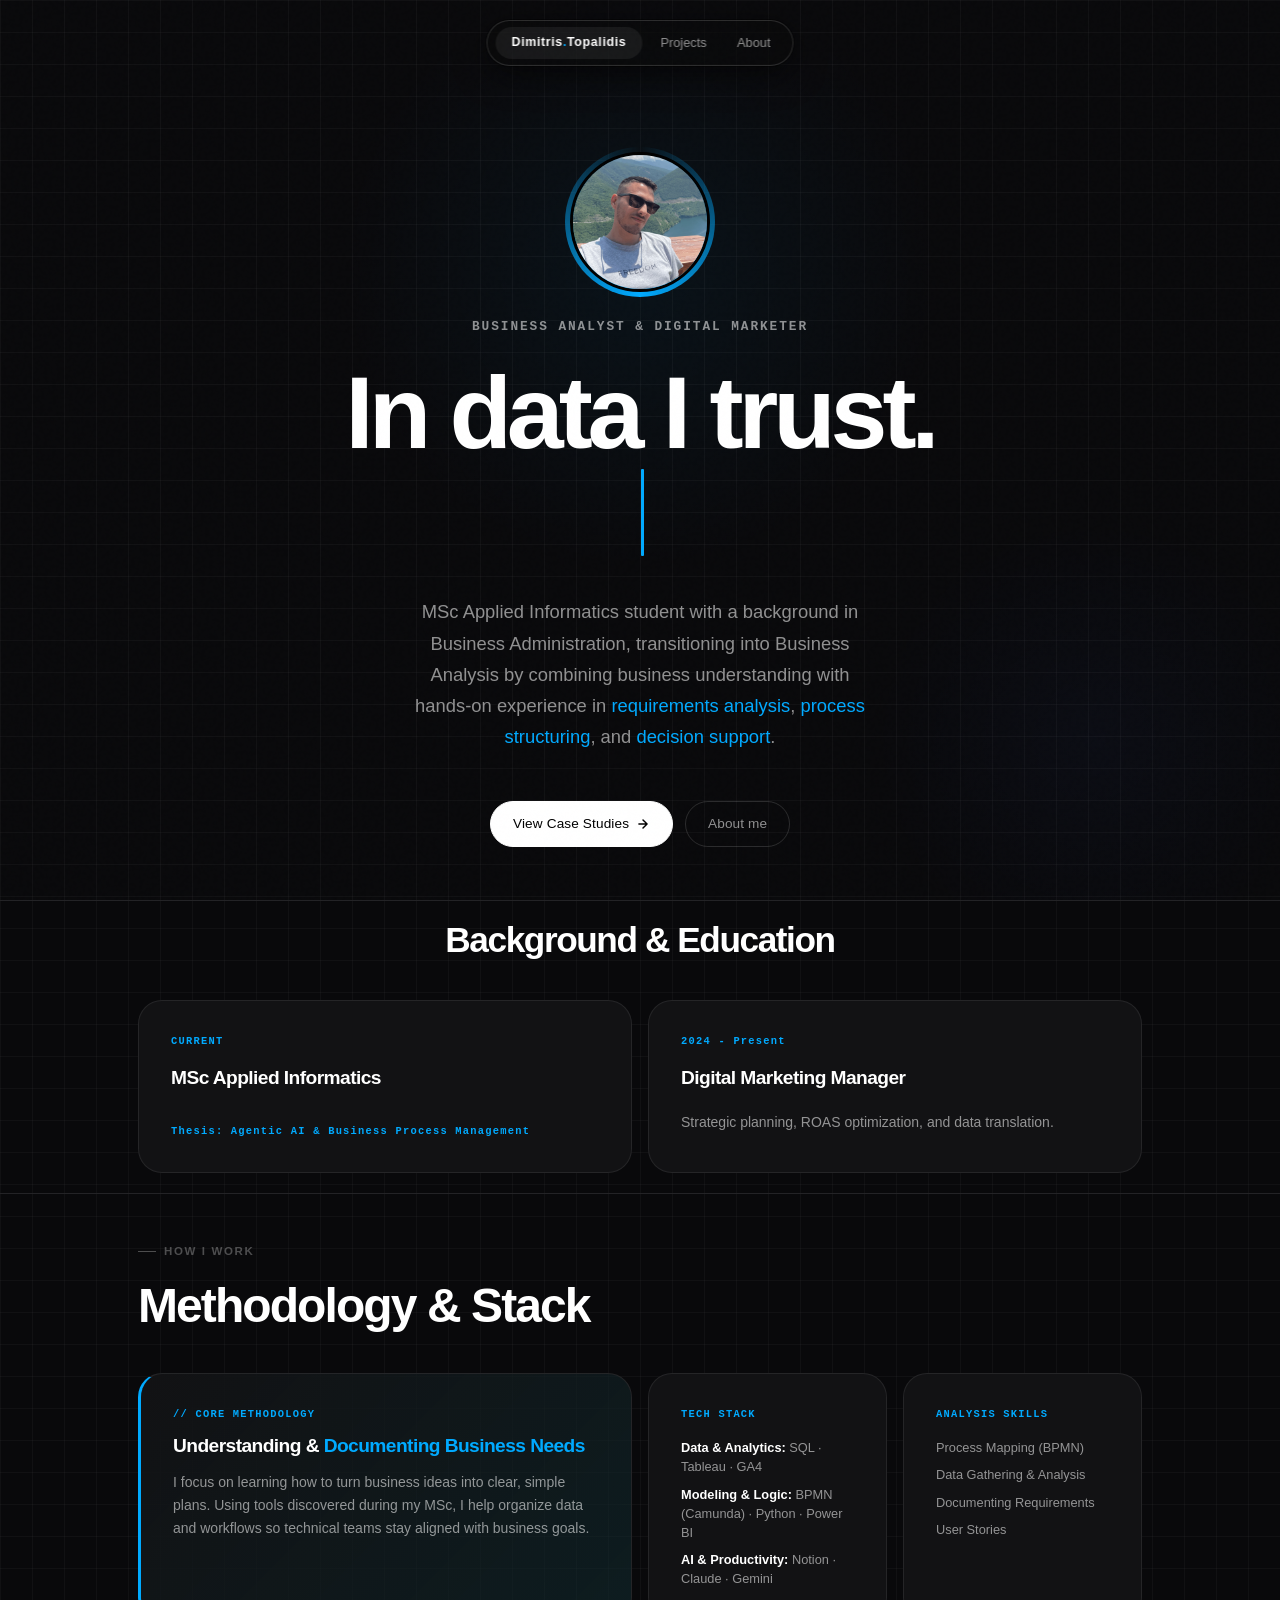
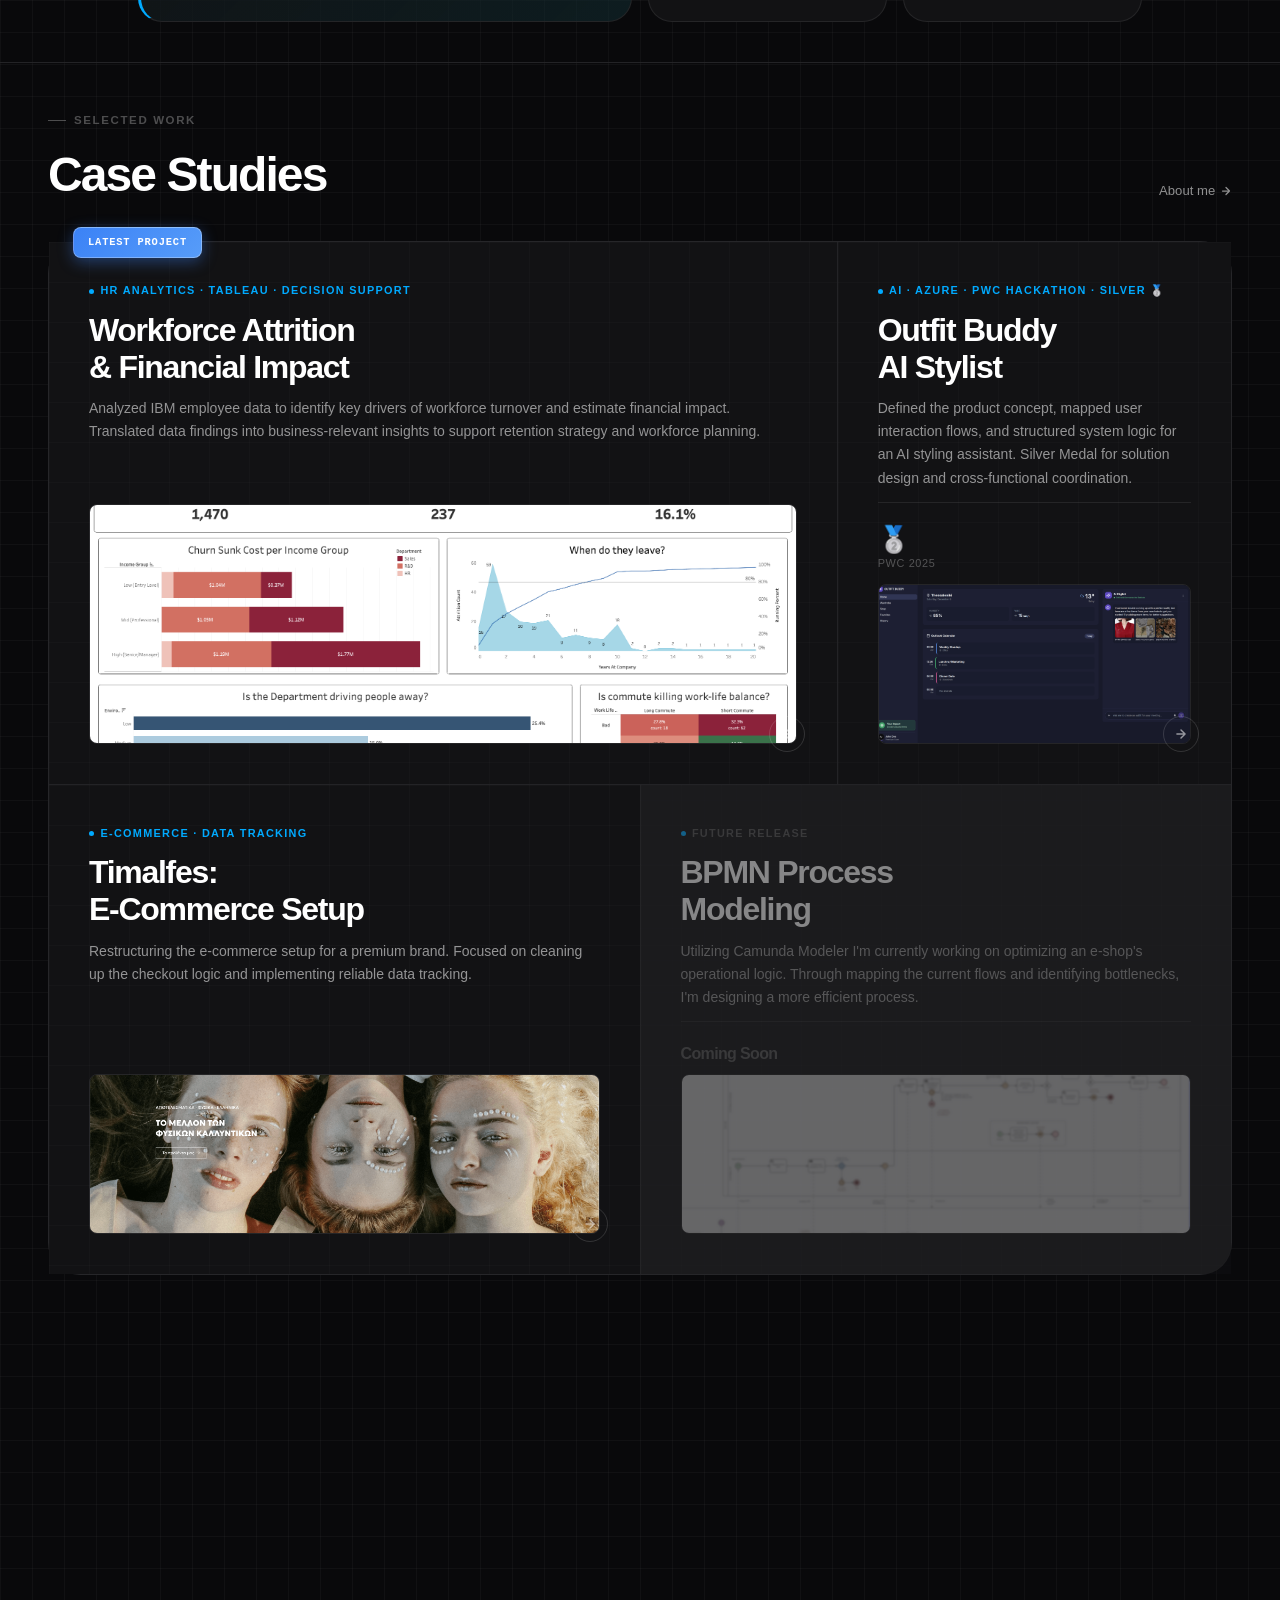
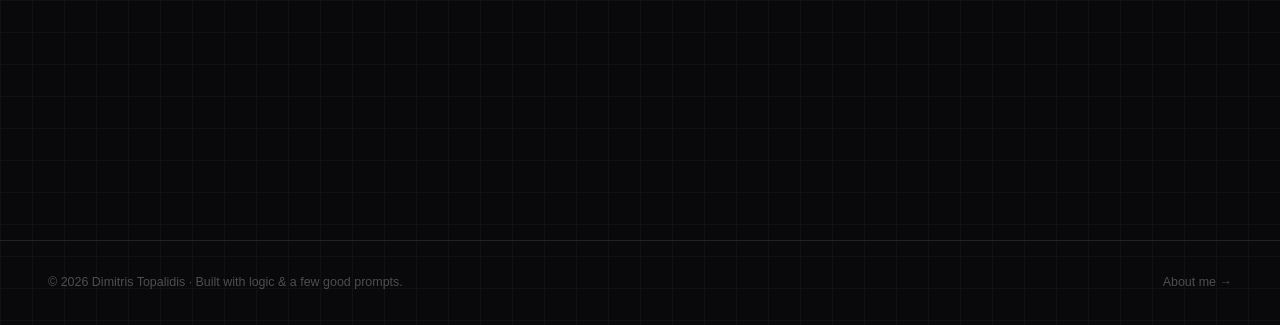
==== commit 73107f8c: "Uncomment footer copyright text" ====
--- a/index.html
+++ b/index.html
@@ -340,7 +340,7 @@
 
     <!-- ── Footer ──────────────────────────────────────────── -->
     <footer>
-        <!-- <span>© 2026 Dimitris Topalidis · Built with logic & a few good prompts.</span> -->
+        <span>© 2026 Dimitris Topalidis · Built with logic & a few good prompts.</span>
         <a href="about.html">About me →</a>
     </footer>
 
@@ -348,4 +348,4 @@
     <script src="app.js" defer></script>
 </body>
 
-</html>+</html>
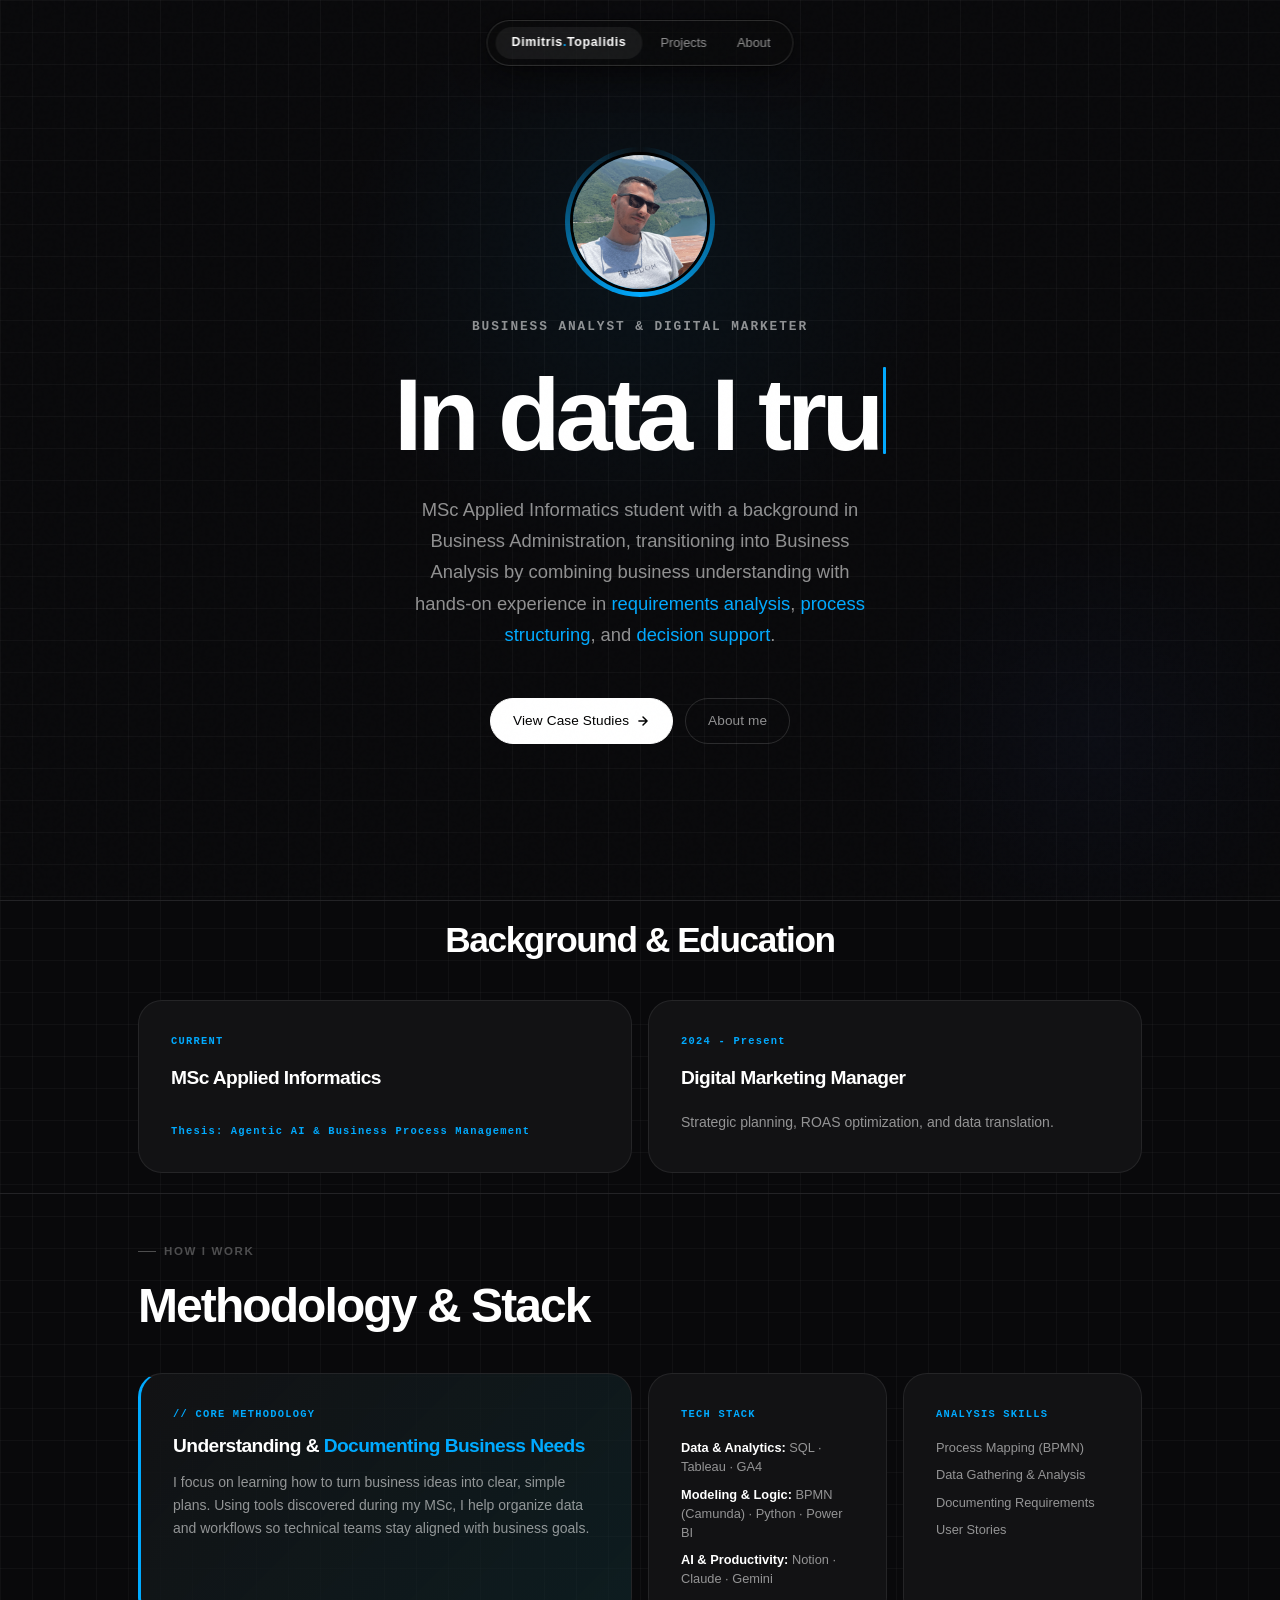
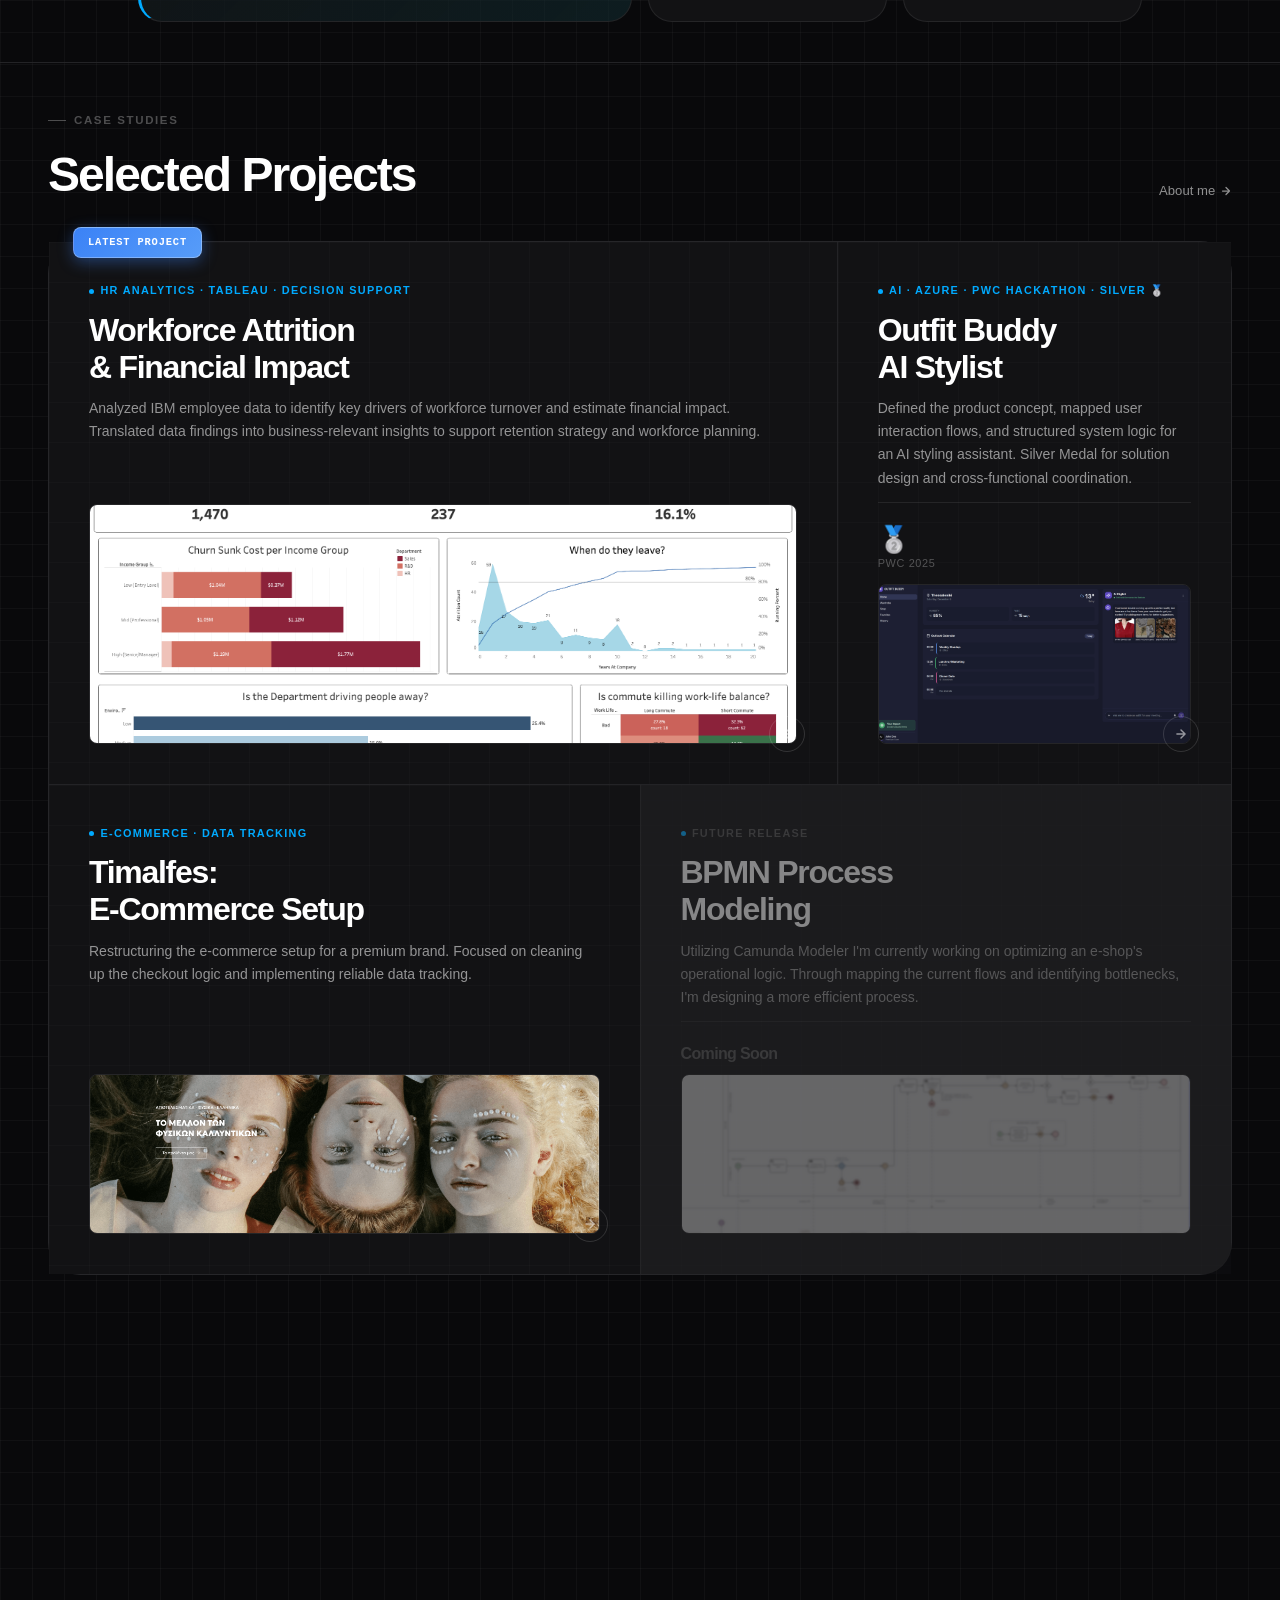
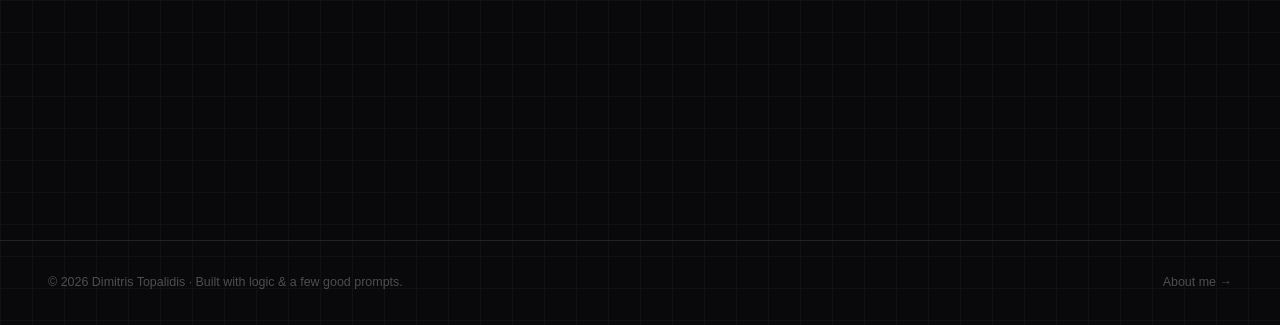
==== commit b5017ce4: "Update index section title to Selected Projects" ====
--- a/index.html
+++ b/index.html
@@ -182,8 +182,8 @@
 
         <div class="work-header reveal">
             <div>
-                <p class="section-eyebrow">Selected Work</p>
-                <h2>Case Studies</h2>
+                <p class="section-eyebrow">Case Studies</p>
+                <h2>Selected Projects</h2>
             </div>
             <a href="about.html" class="view-all">
                 About me
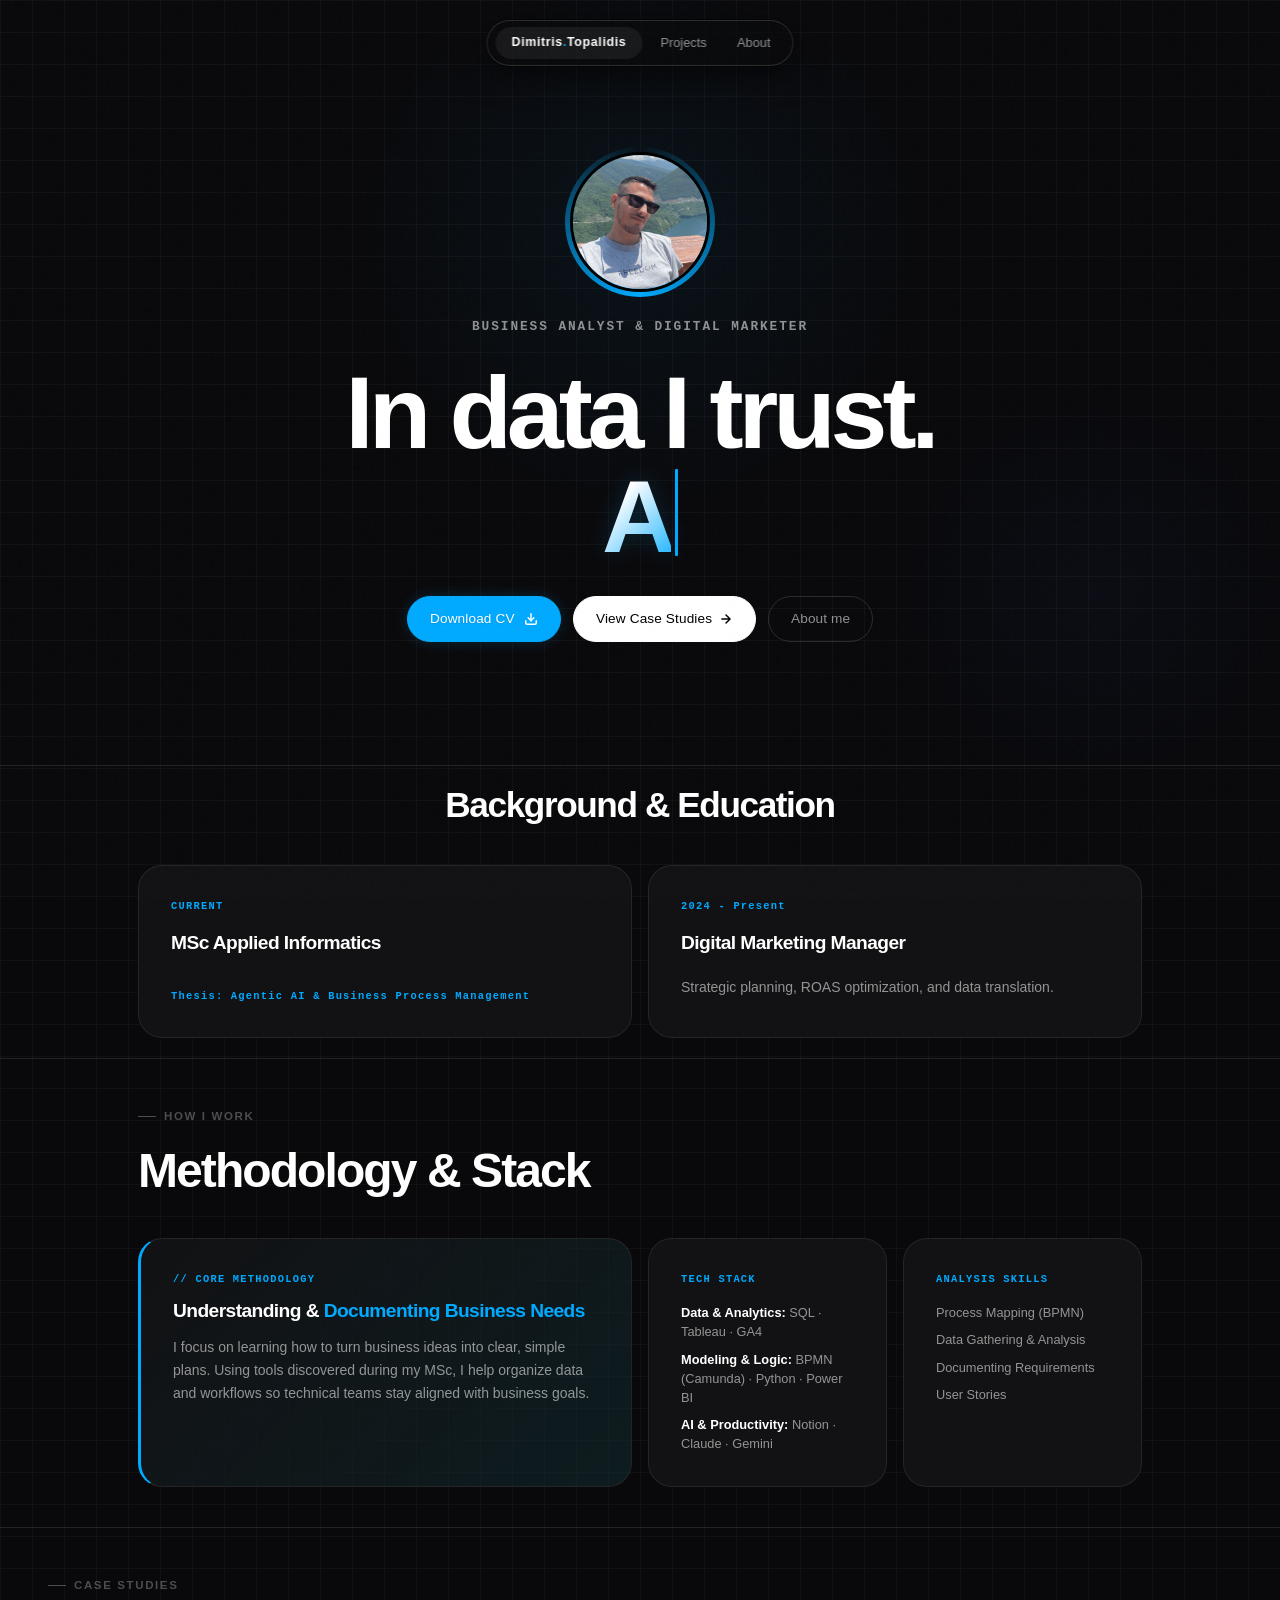
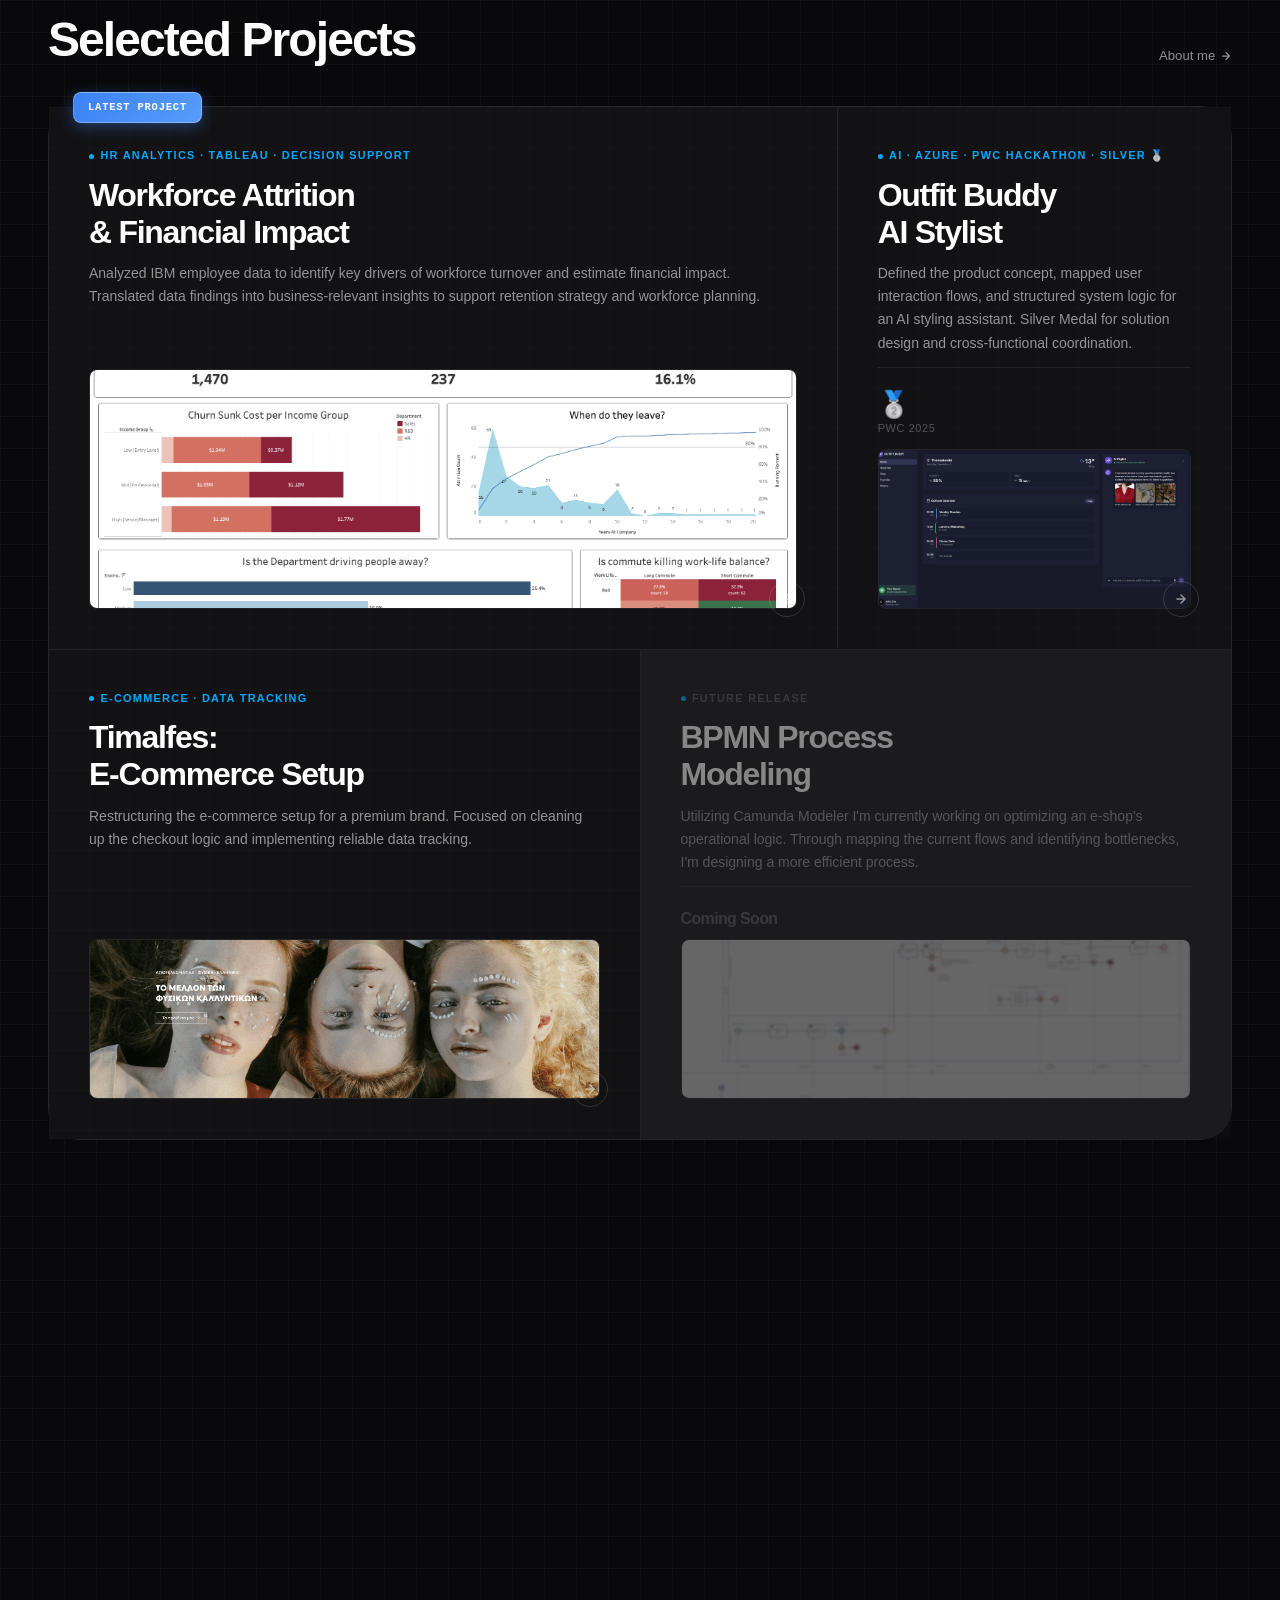
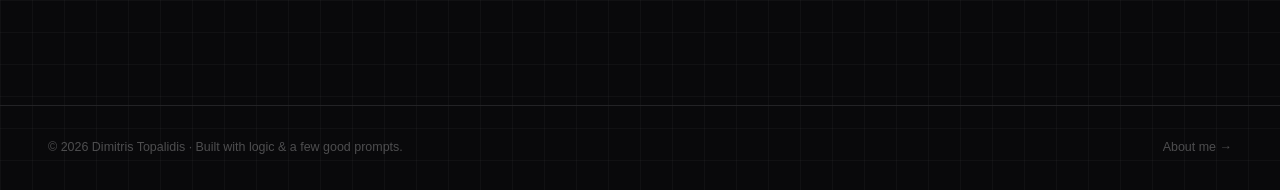
==== commit 052ecd8f: "feat: add secure cv download button and optimize hero styling - Added obfuscated Base64 download CV " ====
--- a/index.html
+++ b/index.html
@@ -63,14 +63,24 @@
                 <span id="typed-text"></span><span class="typing-cursor typing" aria-hidden="true"></span>
             </h1>
 
-            <p class="hero-sub reveal delay-2">
+            <!-- <p class="hero-sub reveal delay-2">
                 MSc Applied Informatics student with a background in Business Administration,
                 transitioning into Business Analysis by combining business understanding
                 with hands-on experience in <span class="accent">requirements analysis</span>, <span
                     class="accent">process structuring</span>, and <span class="accent">decision support</span>.
-            </p>
+            </p> -->
 
             <div class="hero-cta reveal delay-3">
+                <a href="#" class="btn btn-accent btn-magnetic" id="btn-cv"
+                    data-secure-url="aHR0cHM6Ly9iaXQubHkvY3YtZGltaXRyaXM=" aria-label="Download CV">
+                    Download CV
+                    <svg width="14" height="14" viewBox="0 0 24 24" fill="none" stroke="currentColor" stroke-width="2.5"
+                        stroke-linecap="round" stroke-linejoin="round" aria-hidden="true" style="margin-left: 2px;">
+                        <path d="M21 15v4a2 2 0 0 1-2 2H5a2 2 0 0 1-2-2v-4"></path>
+                        <polyline points="7 10 12 15 17 10"></polyline>
+                        <line x1="12" y1="15" x2="12" y2="3"></line>
+                    </svg>
+                </a>
                 <a href="#work" class="btn btn-white btn-magnetic" id="btn-primary">
                     View Case Studies
                     <svg width="14" height="14" viewBox="0 0 24 24" fill="none" stroke="currentColor" stroke-width="2.5"
@@ -348,4 +358,4 @@
     <script src="app.js" defer></script>
 </body>
 
-</html>
+</html>
--- a/stylesheet.css
+++ b/stylesheet.css
@@ -320,7 +320,7 @@
 
 /* ── Hero ───────────────────────────────────────────────── */
 .hero {
-    min-height: 100svh;
+    min-height: 85svh;
     display: flex;
     flex-direction: column;
     justify-content: flex-start;
@@ -464,7 +464,7 @@
     flex-wrap: wrap;
     justify-content: center;
     gap: 0.75rem;
-    padding-bottom: 1.2em;
+    padding-bottom: 2em;
 }
 
 /* Buttons */
@@ -491,6 +491,21 @@
 .btn-white:hover {
     background: rgba(255, 255, 255, 0.88);
     box-shadow: 0 0 24px rgba(255, 255, 255, 0.15);
+    transform: translateY(-1px);
+}
+
+.btn-accent {
+    background: var(--green);
+    color: #fff;
+    border: 1px solid var(--green);
+    box-shadow: 0 0 15px var(--green-glow);
+    text-shadow: 0 1px 2px rgba(0,0,0,0.15);
+}
+
+.btn-accent:hover {
+    background: #009ced;
+    border-color: #009ced;
+    box-shadow: 0 0 24px rgba(0, 170, 255, 0.4);
     transform: translateY(-1px);
 }
 
@@ -2288,4 +2303,4 @@
 /* Make chart gallery figures look clickable */
 .lightbox-trigger {
     cursor: zoom-in;
-}
+}
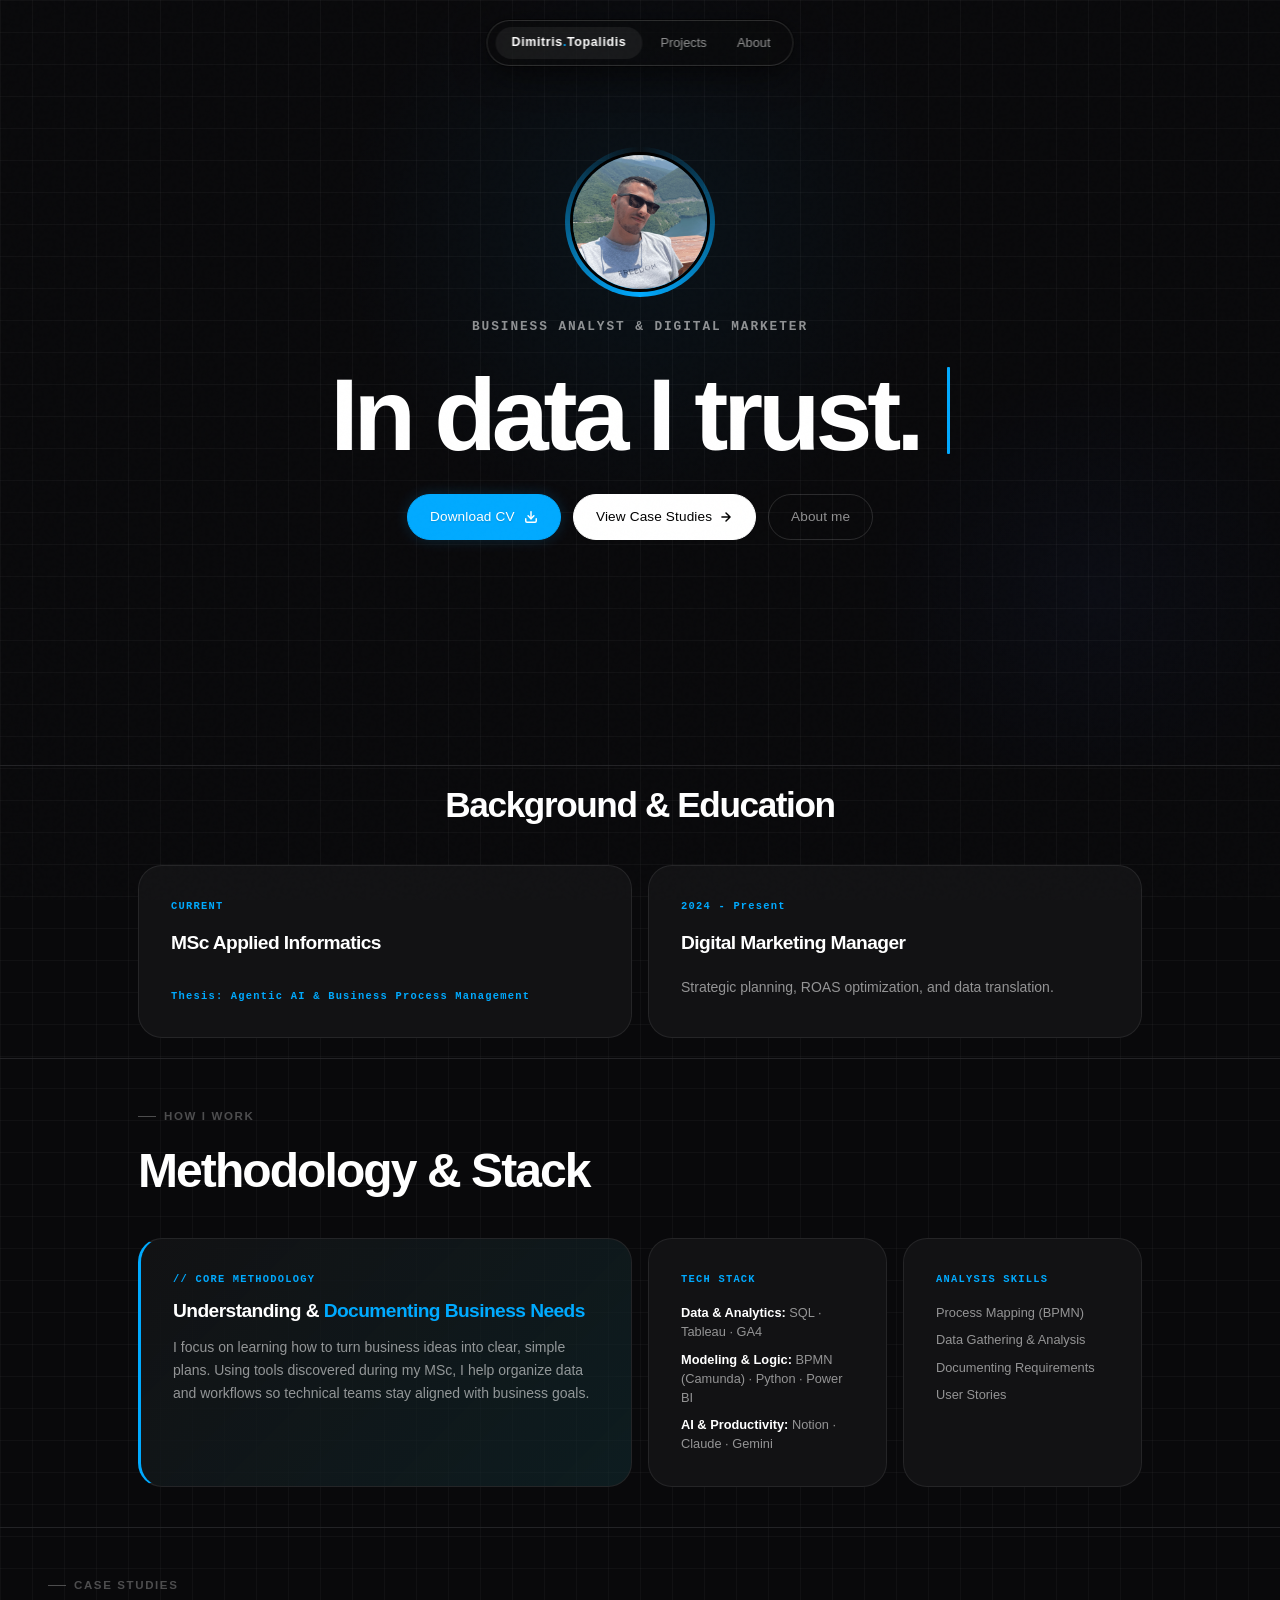
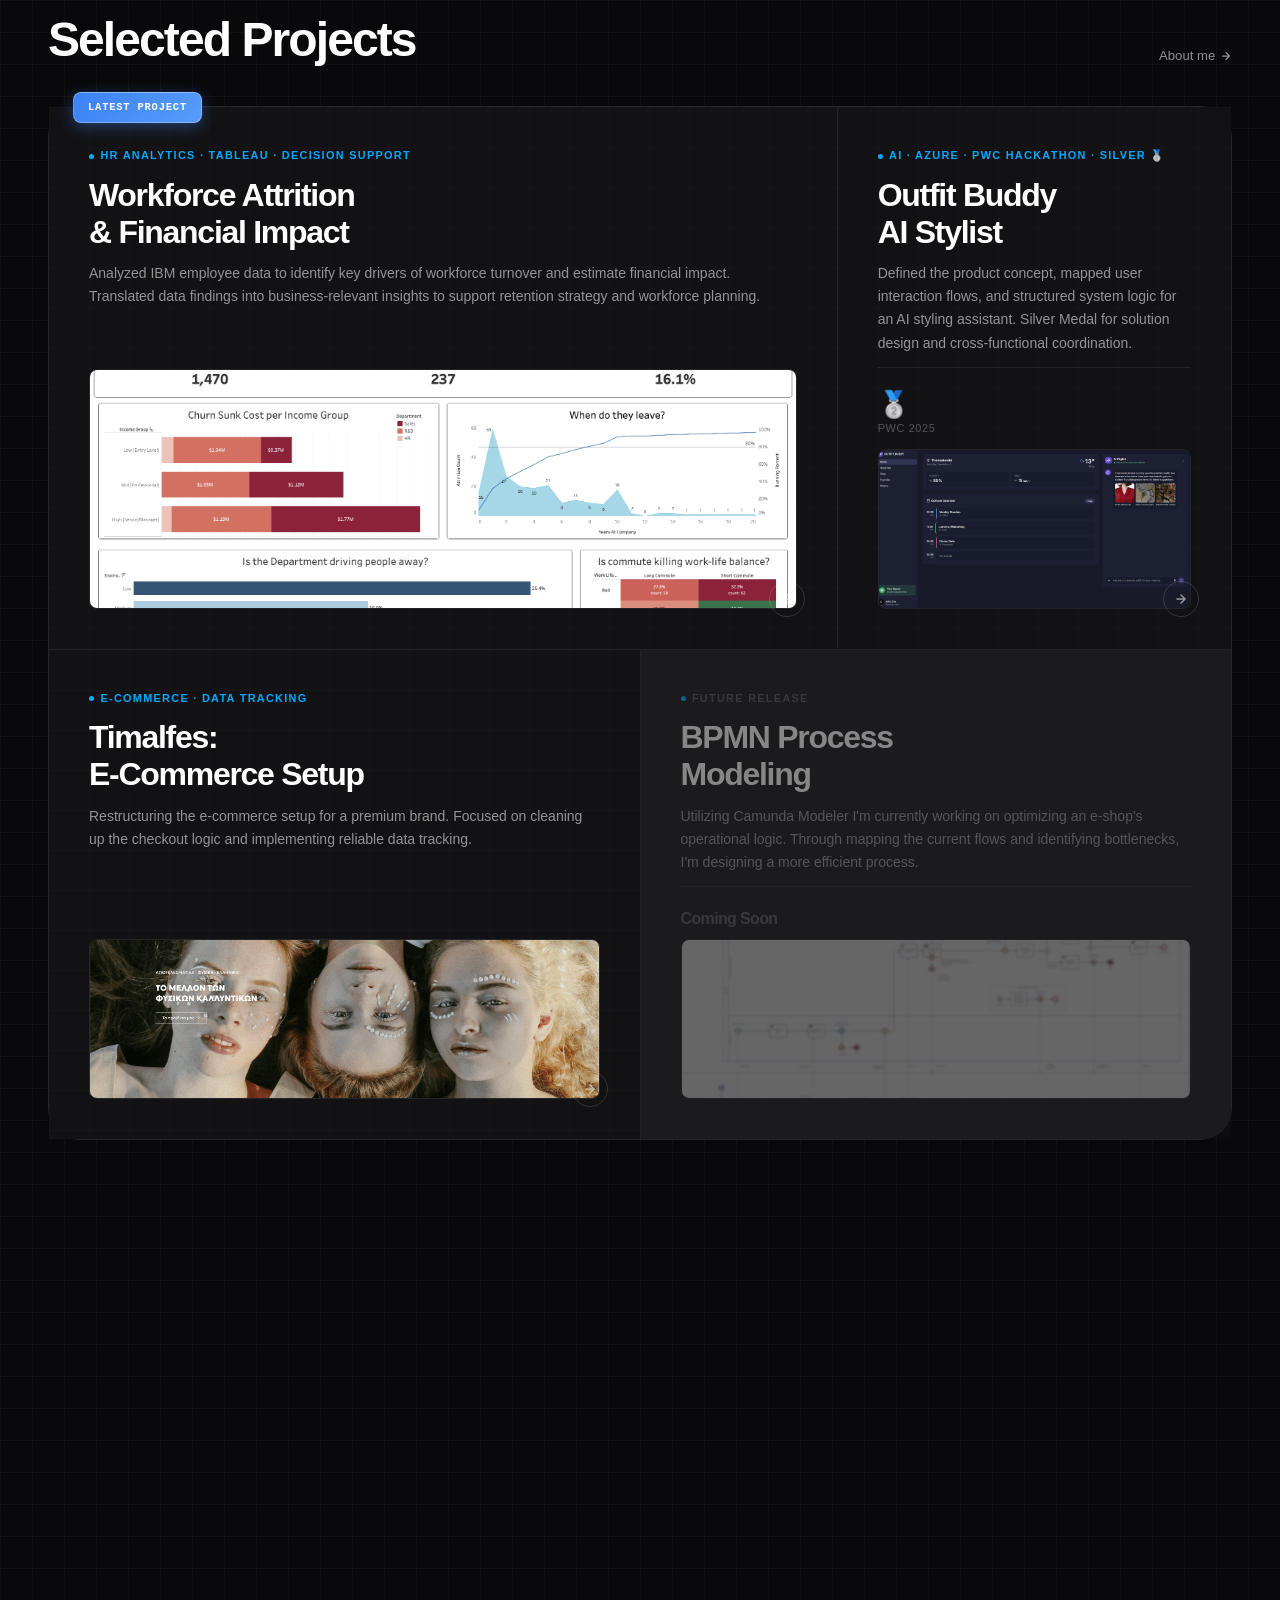
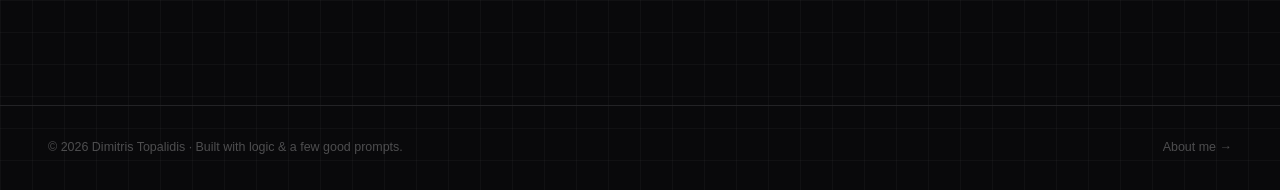
==== commit 933710ae: "chore: cache bust stylesheet and app.js" ====
--- a/index.html
+++ b/index.html
@@ -18,7 +18,7 @@
         rel="stylesheet">
 
     <!-- Shared design system -->
-    <link rel="stylesheet" href="stylesheet.css">
+    <link rel="stylesheet" href="stylesheet.css?v=2">
 </head>
 
 
@@ -355,7 +355,7 @@
     </footer>
 
 
-    <script src="app.js" defer></script>
+    <script src="app.js?v=2" defer></script>
 </body>
 
 </html>
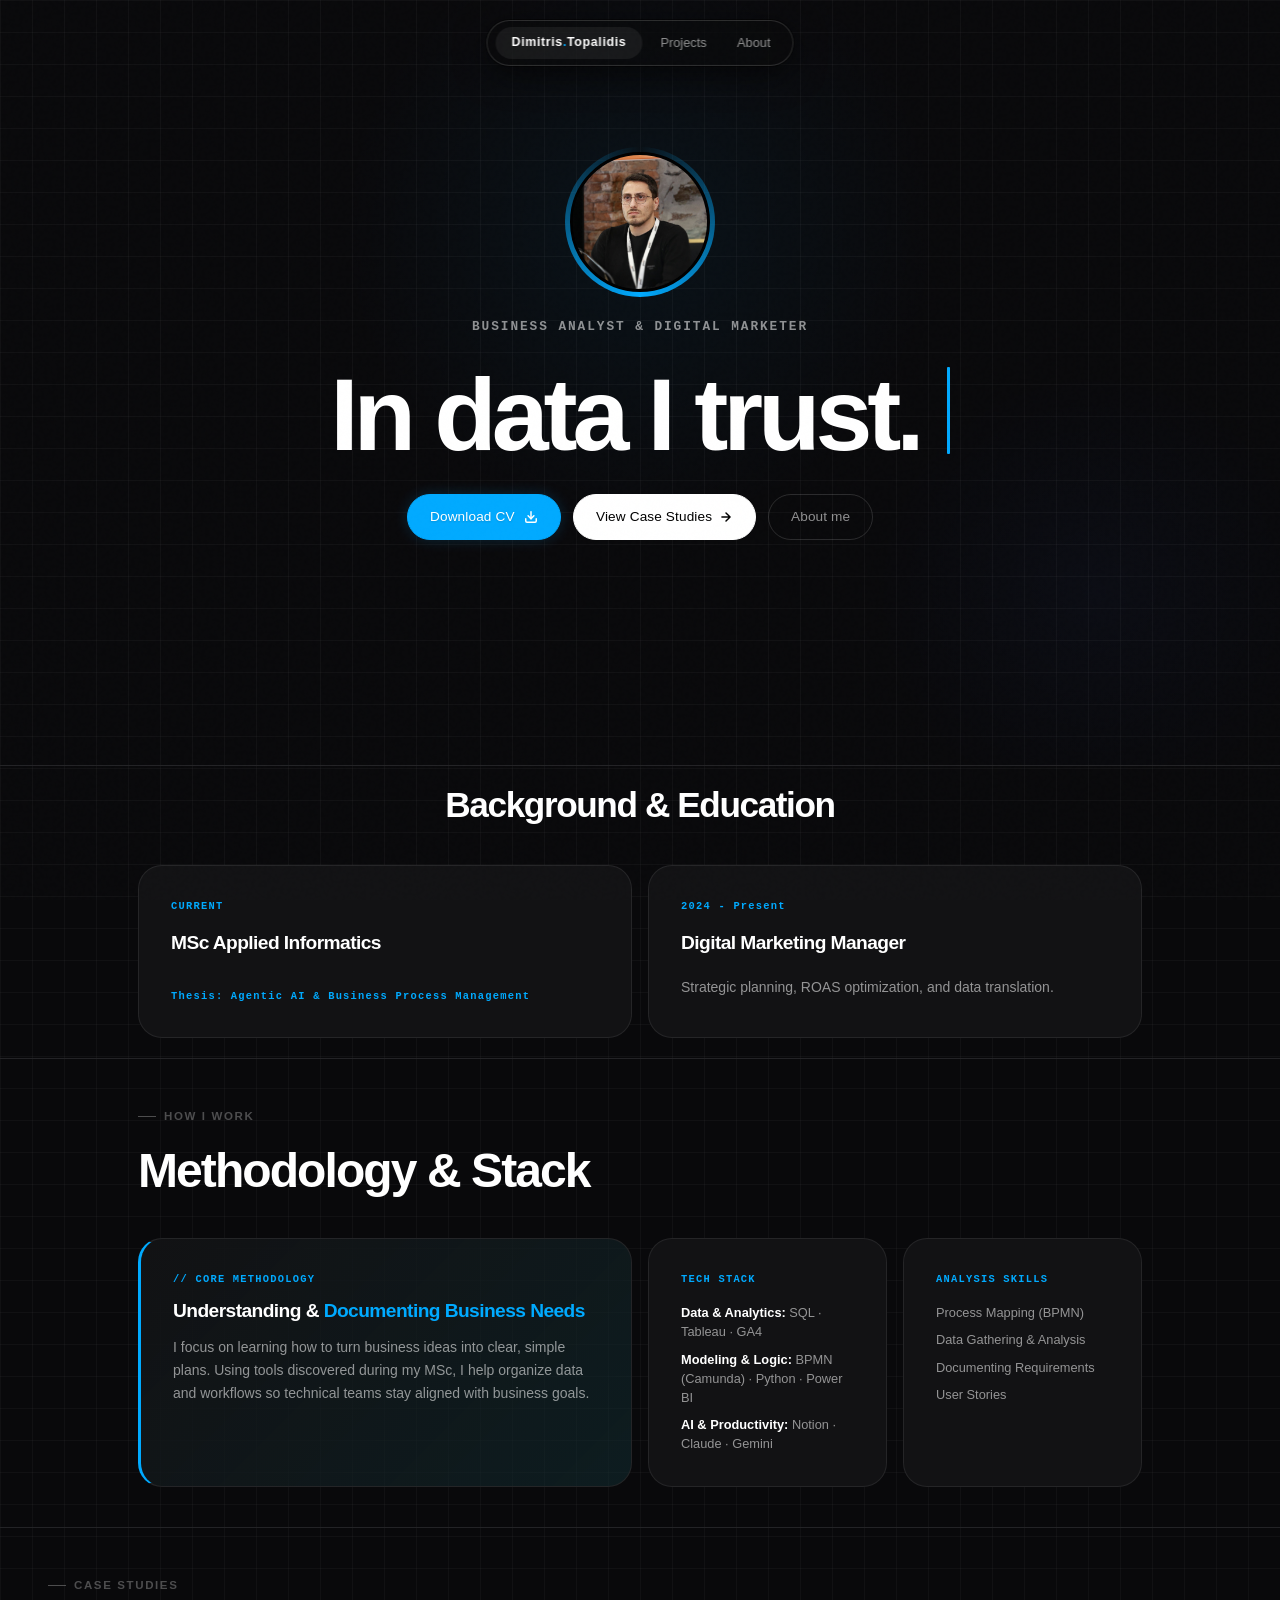
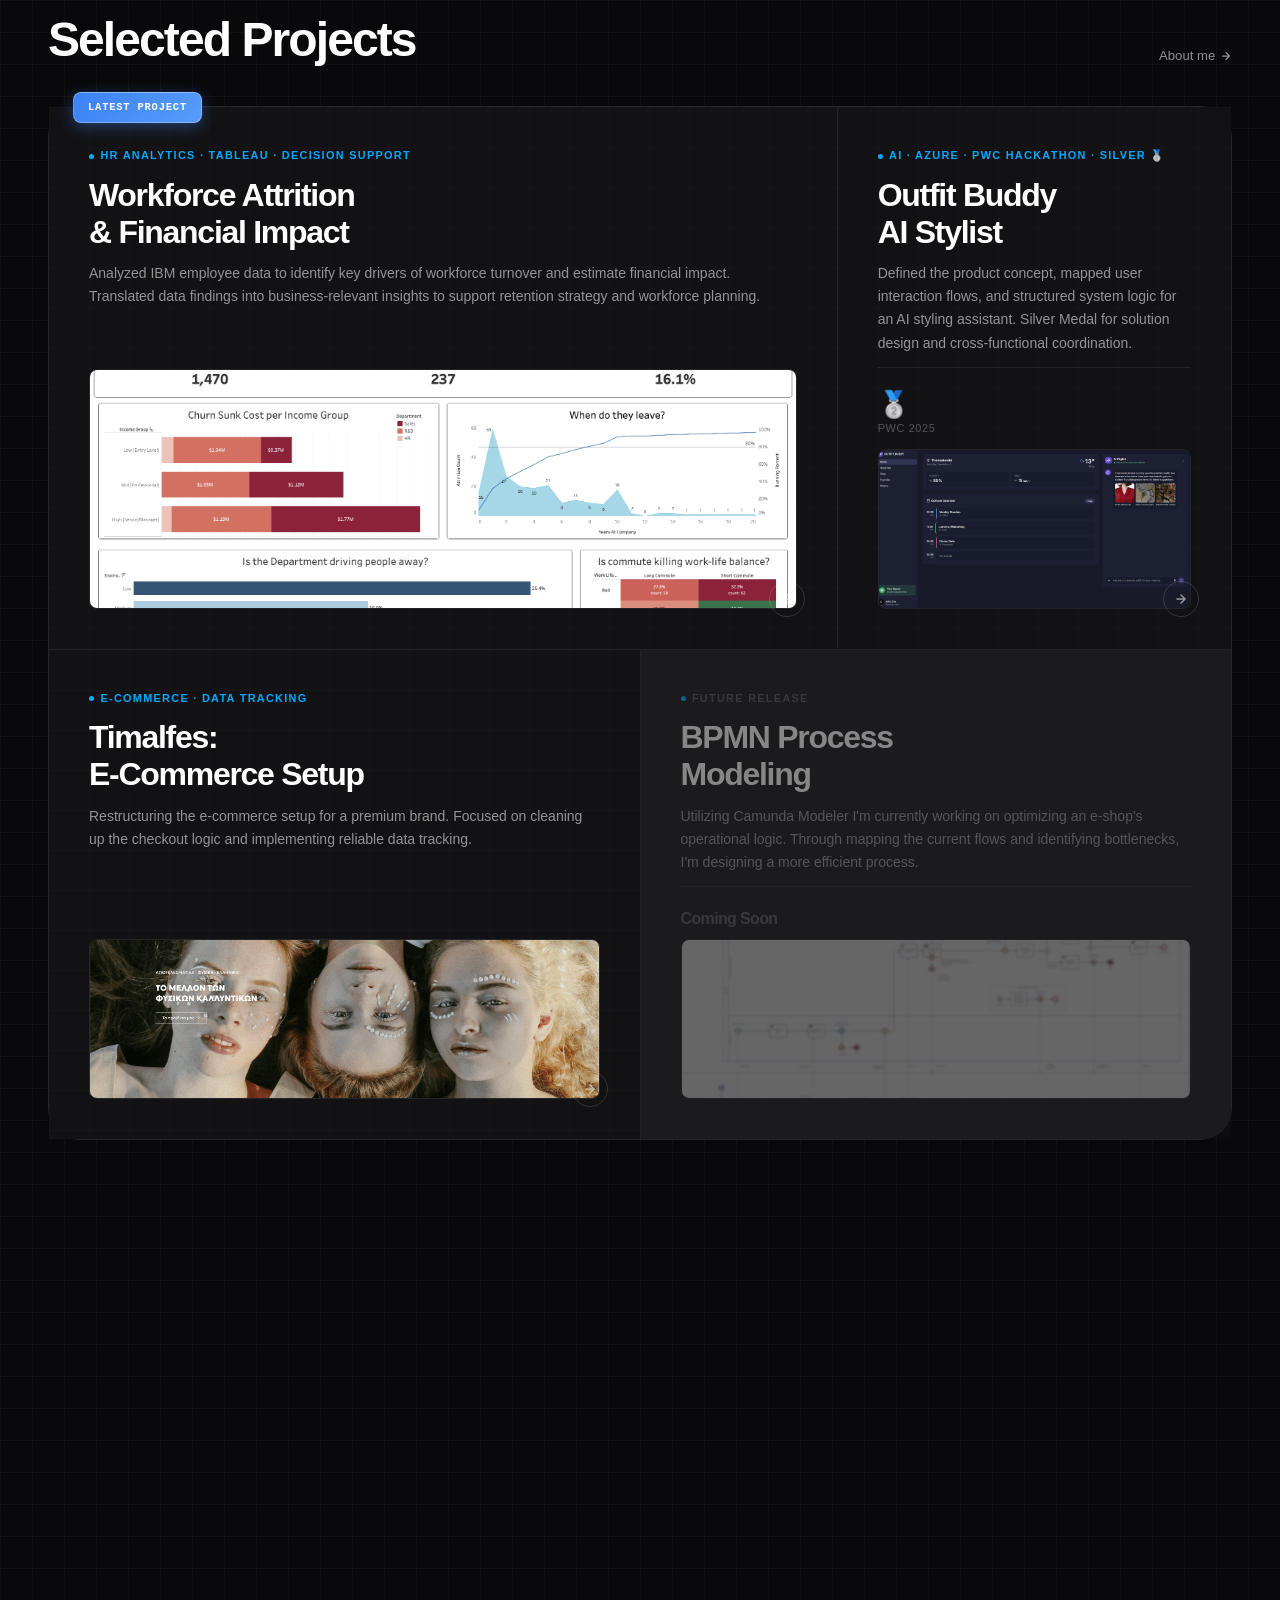
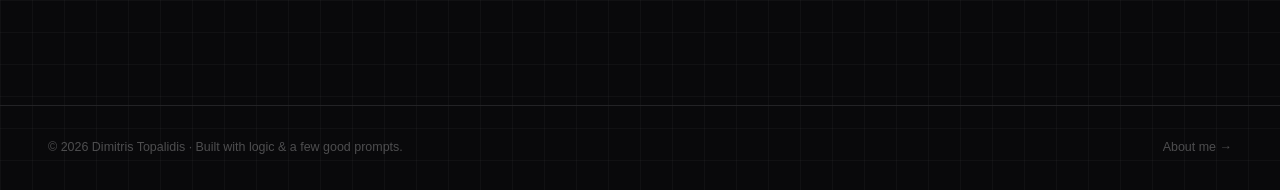
==== commit 86f0a34a: "style: add zoom multiplier to avatar photo" ====
--- a/index.html
+++ b/index.html
@@ -18,7 +18,7 @@
         rel="stylesheet">
 
     <!-- Shared design system -->
-    <link rel="stylesheet" href="stylesheet.css?v=2">
+    <link rel="stylesheet" href="stylesheet.css?v=3">
 </head>
 
 
@@ -54,7 +54,9 @@
 
             <div class="avatar-container reveal">
                 <div class="avatar-glow"></div>
-                <img src="images_portfolio/profile.png" alt="Dimitris Topalidis">
+                <div class="avatar-mask">
+                    <img src="images_portfolio/profile.png" alt="Dimitris Topalidis">
+                </div>
             </div>
 
             <p class="hero-role reveal delay-1">BUSINESS ANALYST & DIGITAL MARKETER</p>
--- a/stylesheet.css
+++ b/stylesheet.css
@@ -346,14 +346,24 @@
     animation: rotate 4s linear infinite;
 }
 
-.avatar-container img {
+.avatar-mask {
     position: relative;
     width: 100%;
     height: 100%;
-    object-fit: cover;
     border-radius: 50%;
     border: 3px solid #000;
     z-index: 2;
+    overflow: hidden;
+    background: #09090b;
+}
+
+.avatar-mask img {
+    width: 100%;
+    height: 100%;
+    object-fit: cover;
+    transform: scale(1.75);
+    transform-origin: center 47%;
+    display: block;
 }
 
 @keyframes rotate {
@@ -499,7 +509,7 @@
     color: #fff;
     border: 1px solid var(--green);
     box-shadow: 0 0 15px var(--green-glow);
-    text-shadow: 0 1px 2px rgba(0,0,0,0.15);
+    text-shadow: 0 1px 2px rgba(0, 0, 0, 0.15);
 }
 
 .btn-accent:hover {
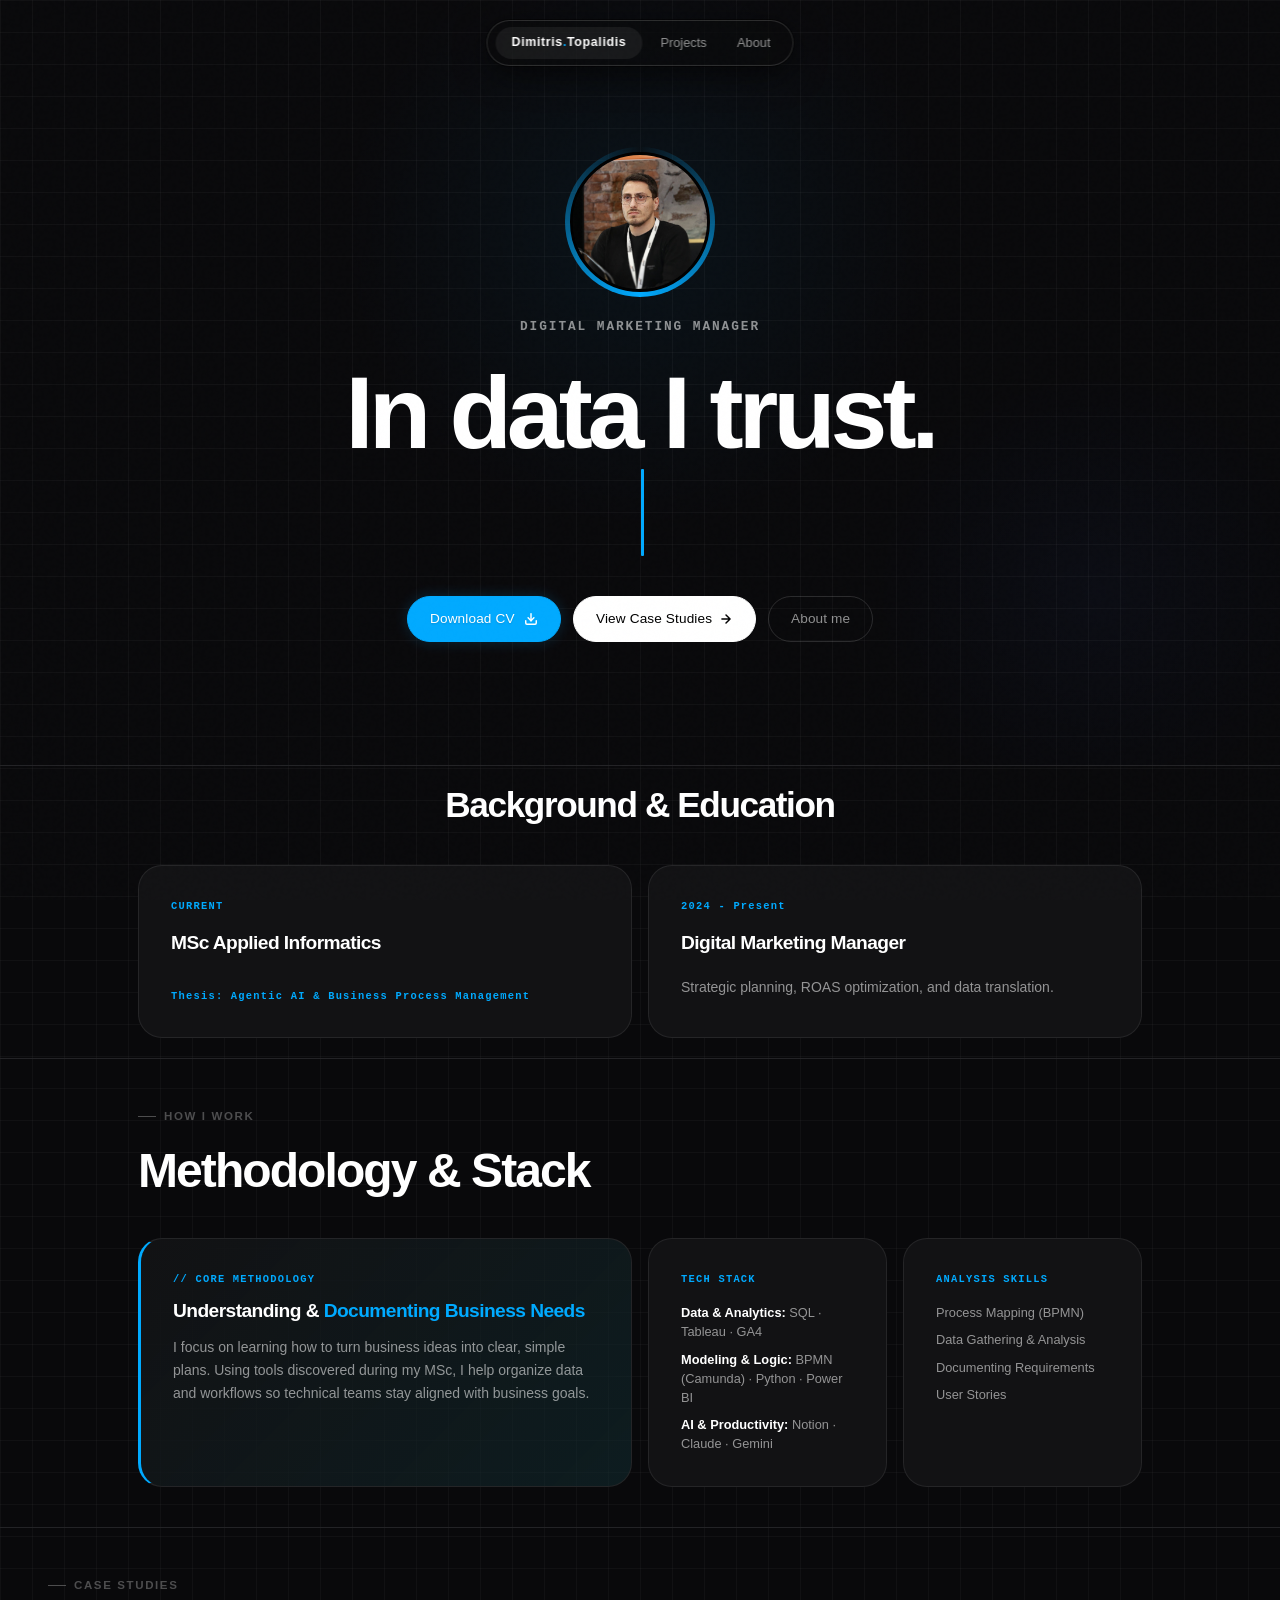
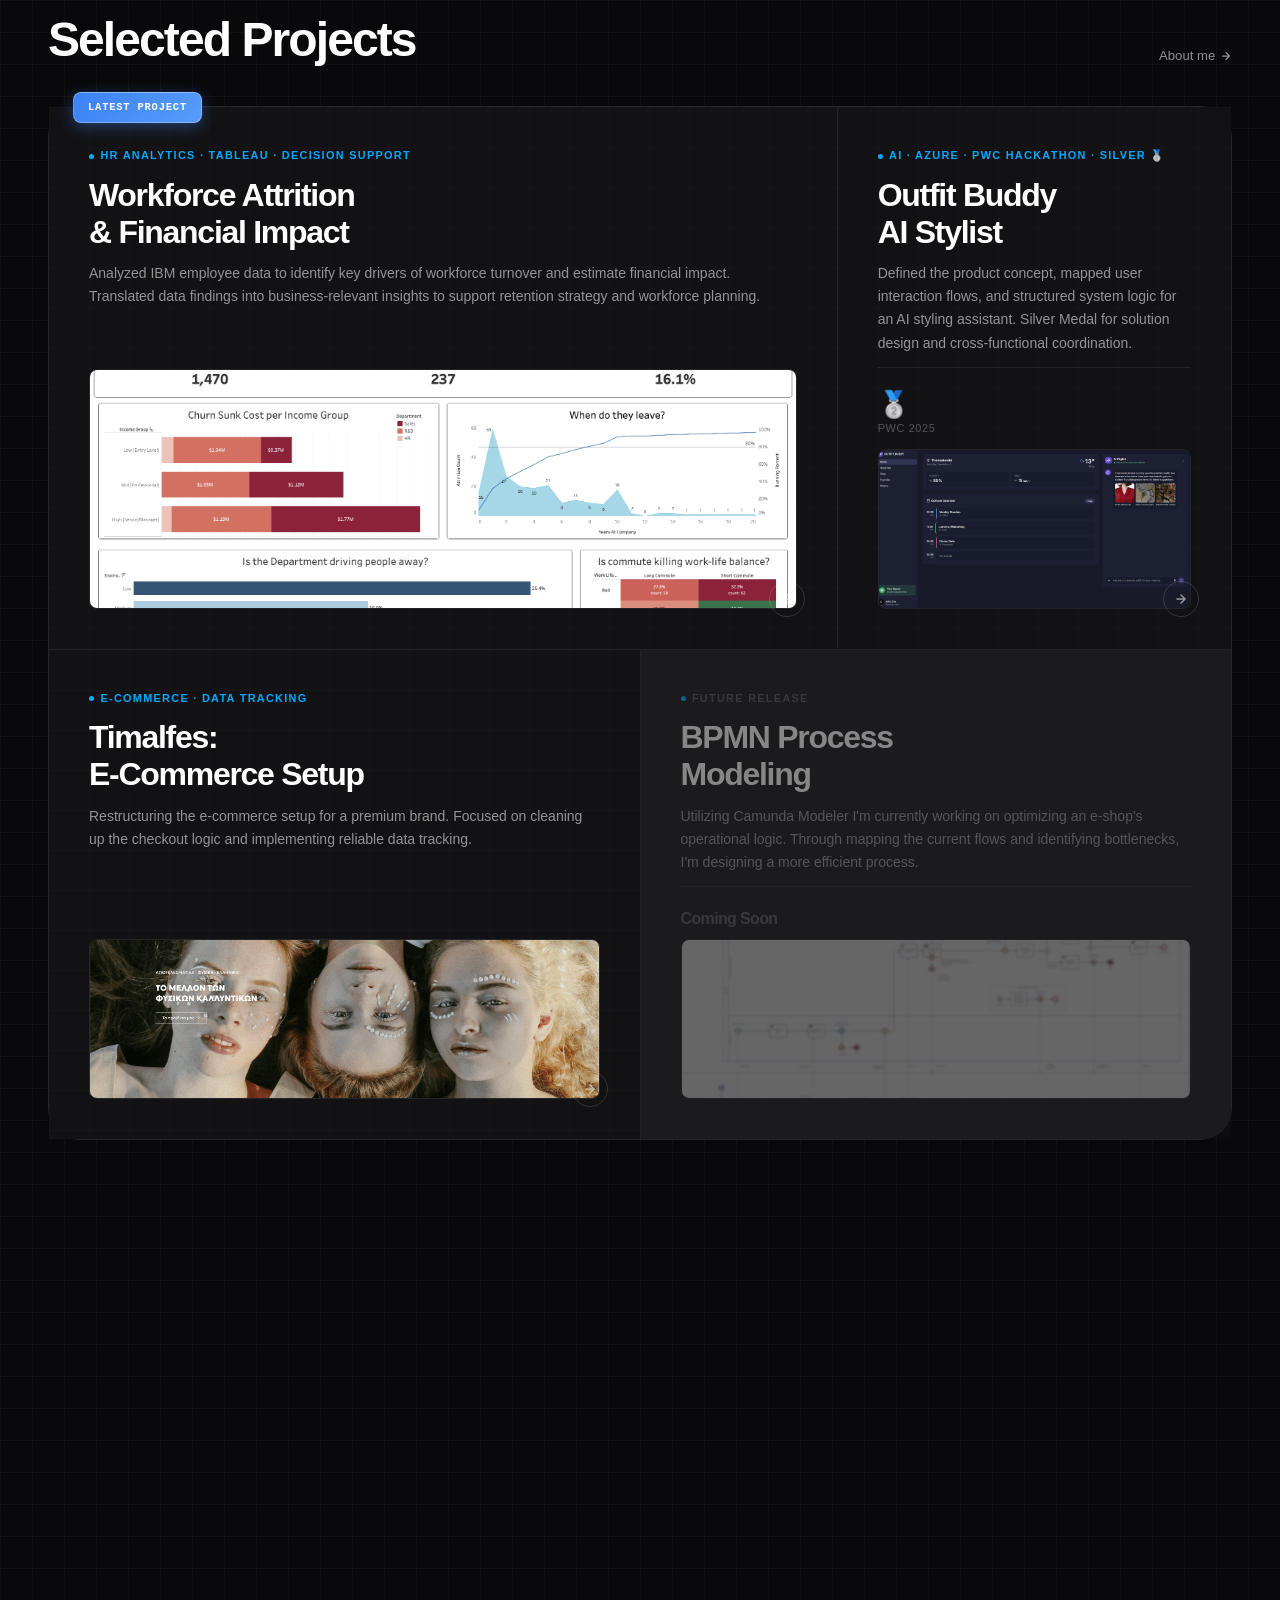
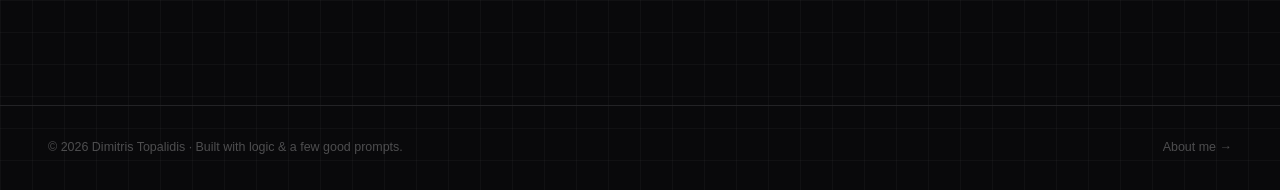
==== commit 87228dcf: "role" ====
--- a/index.html
+++ b/index.html
@@ -59,7 +59,7 @@
                 </div>
             </div>
 
-            <p class="hero-role reveal delay-1">BUSINESS ANALYST & DIGITAL MARKETER</p>
+            <p class="hero-role reveal delay-1">DIGITAL MARKETING MANAGER</p>
 
             <h1 class="reveal delay-1" aria-label="Hello">
                 <span id="typed-text"></span><span class="typing-cursor typing" aria-hidden="true"></span>
@@ -360,4 +360,4 @@
     <script src="app.js?v=2" defer></script>
 </body>
 
-</html>+</html>
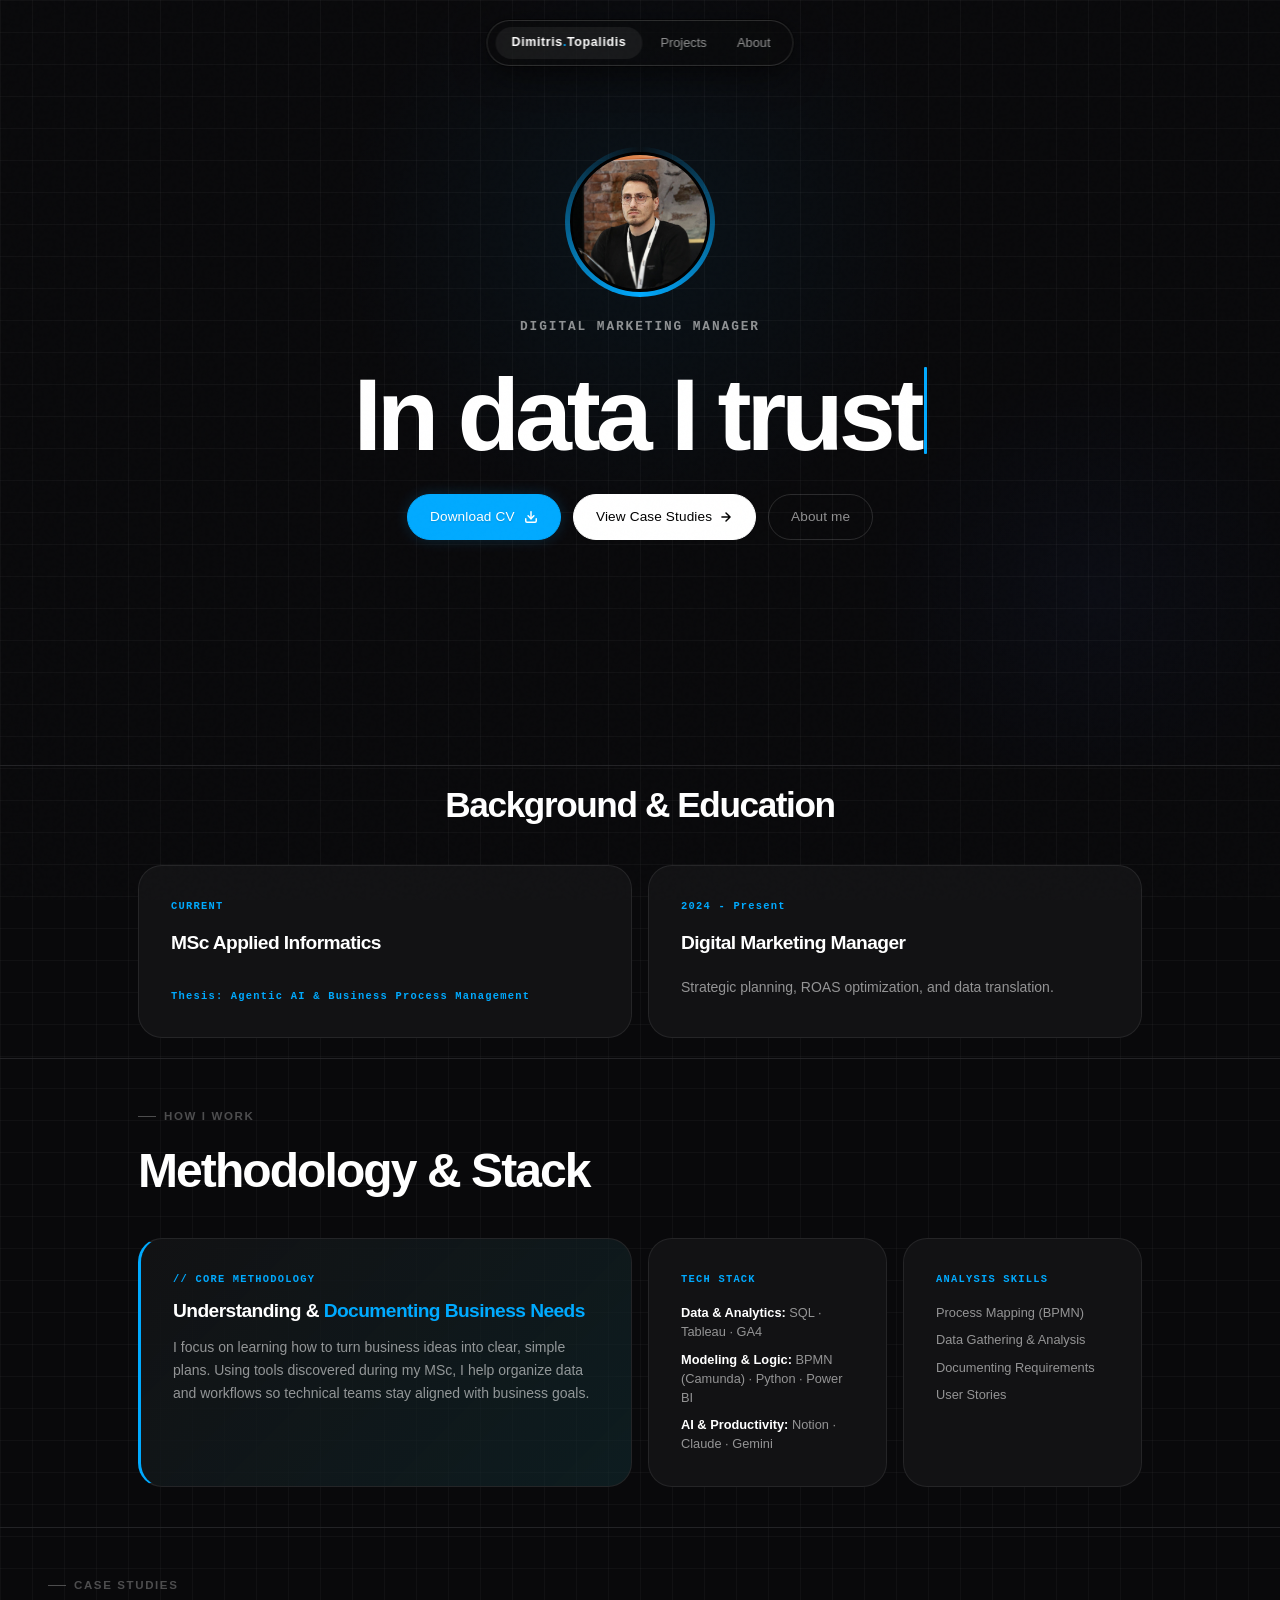
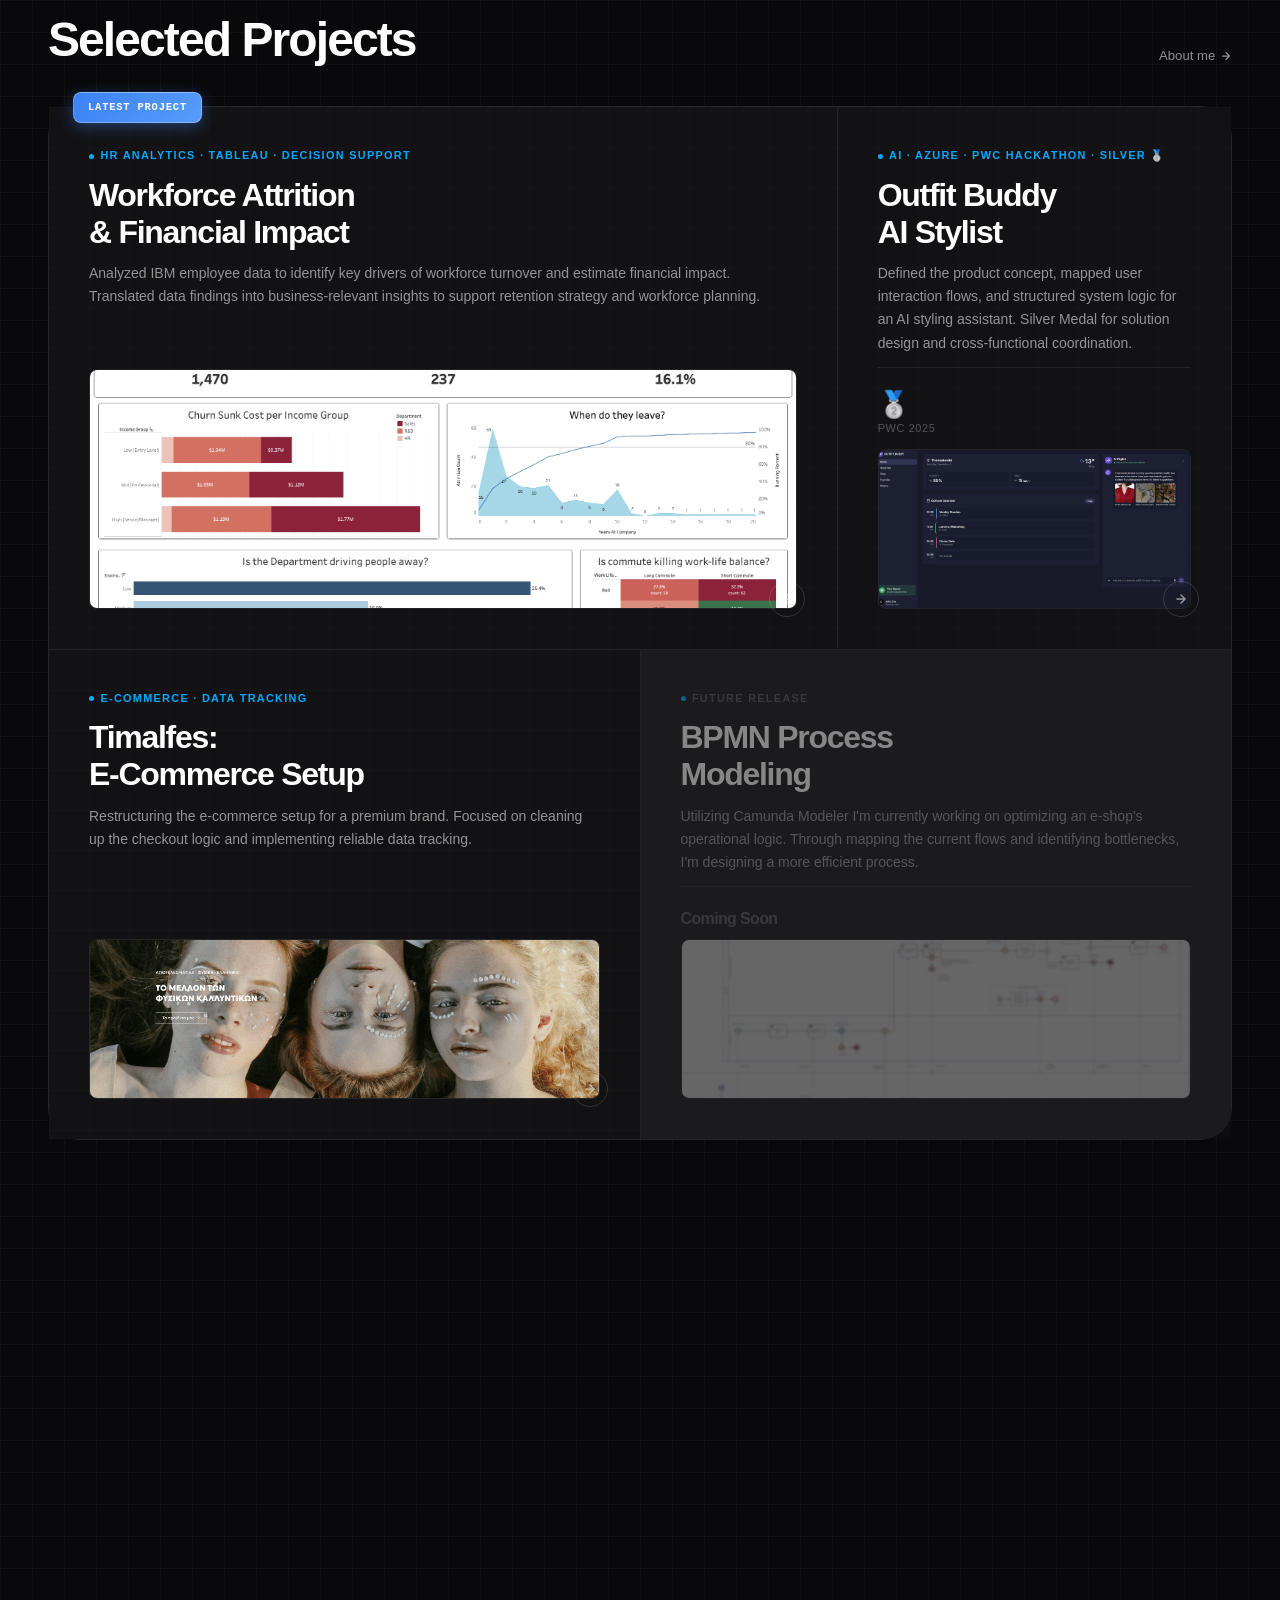
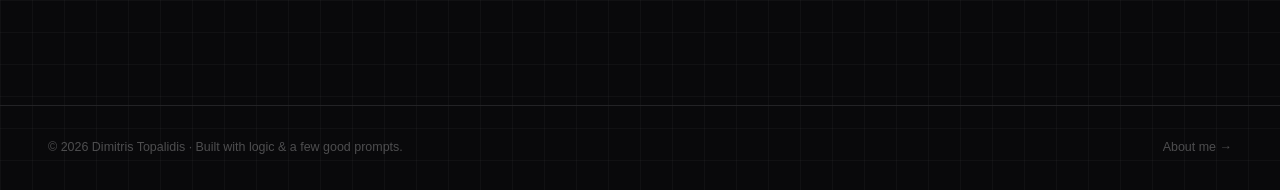
==== commit 8516f56b: "Update CV download link to point to new Google Drive URL" ====
--- a/index.html
+++ b/index.html
@@ -74,7 +74,7 @@
 
             <div class="hero-cta reveal delay-3">
                 <a href="#" class="btn btn-accent btn-magnetic" id="btn-cv"
-                    data-secure-url="aHR0cHM6Ly9iaXQubHkvY3YtZGltaXRyaXM=" aria-label="Download CV">
+                    data-secure-url="aHR0cHM6Ly9kcml2ZS5nb29nbGUuY29tL2ZpbGUvZC8xOTAzMF9VbDJYNEFVZDVBV0o5Y3lWbDFIUjNCZGFOTzgvdmlldz91c3A9c2hhcmVfbGluaw==" aria-label="Download CV">
                     Download CV
                     <svg width="14" height="14" viewBox="0 0 24 24" fill="none" stroke="currentColor" stroke-width="2.5"
                         stroke-linecap="round" stroke-linejoin="round" aria-hidden="true" style="margin-left: 2px;">
